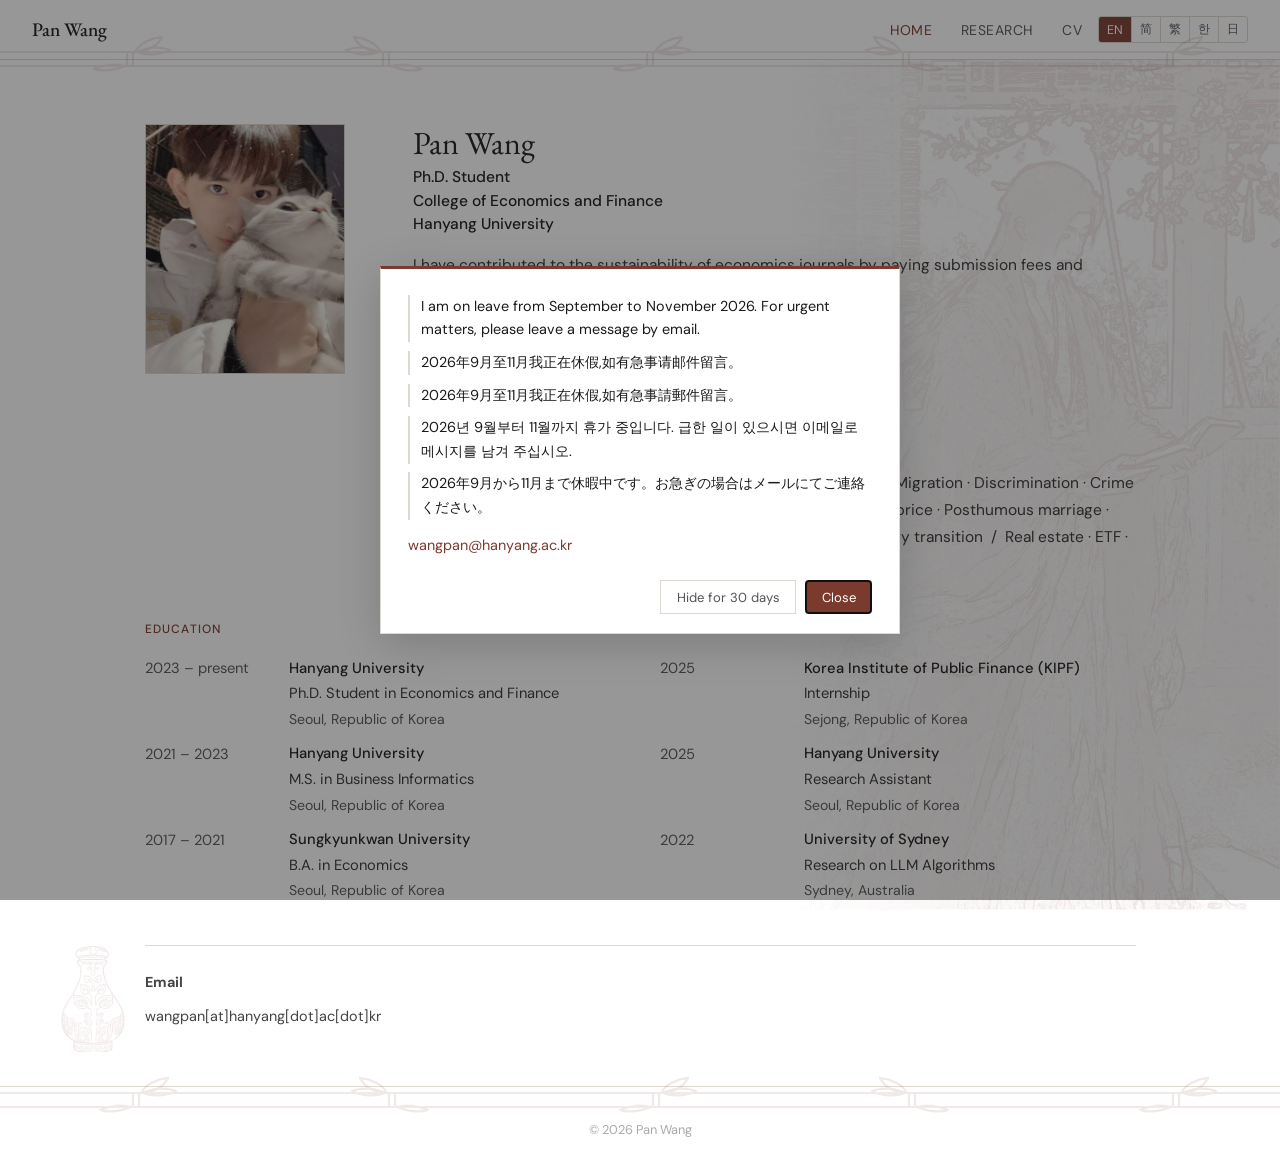
==== index.html @ 07db5b6b "Keep the easter egg message on the homepage only Co-Authored-By: Claude Opus 5 <noreply@anthropic.co" ====
<!DOCTYPE html>
<html lang="en">
<head>
  <meta charset="UTF-8" />
  <meta name="viewport" content="width=device-width, initial-scale=1.0"/>
  <meta name="robots" content="noindex, nofollow, noai, noimageai">
  <meta name="googlebot" content="noindex, nofollow">
  <title>Pan Wang | Ph.D. Student</title>
  <meta name="description" content="Pan Wang is a Ph.D. student in the College of Economics and Finance at Hanyang University, working on public economics, labor, health, and population economics.">
  <meta name="author" content="Pan Wang">

  <link rel="preconnect" href="https://fonts.googleapis.com">
  <link href="https://fonts.googleapis.com/css2?family=EB+Garamond:ital,wght@0,400;0,500;1,400&family=DM+Sans:wght@300;400;500&display=swap" rel="stylesheet">
  <link rel="stylesheet" href="style.css">
</head>
<body class="lang-en">

  <nav>
    <div class="nav-name"><a href="index.html">Pan Wang</a></div>
    <ul>
      <li><a href="index.html" class="active"><span class="en">Home</span><span class="zh">主页</span><span class="tw">首頁</span><span class="ko">홈</span><span class="ja">ホーム</span></a></li>
      <li><a href="research.html"><span class="en">Research</span><span class="zh">研究</span><span class="tw">研究</span><span class="ko">연구</span><span class="ja">研究</span></a></li>
      <li><a href="cv.html"><span class="en">CV</span><span class="zh">简历</span><span class="tw">履歷</span><span class="ko">이력서</span><span class="ja">履歴書</span></a></li>
    </ul>
    <div class="lang-switch">
      <button data-lang="en" onclick="setLang('en')">EN</button>
      <button data-lang="zh" onclick="setLang('zh')">简</button>
      <button data-lang="tw" onclick="setLang('tw')">繁</button>
      <button data-lang="ko" onclick="setLang('ko')">한</button>
      <button data-lang="ja" onclick="setLang('ja')">日</button>
    </div>
    <button class="menu-toggle" aria-label="Toggle menu">&#9776;</button>
  </nav>

  <main class="home-main">
    <div class="home-layout">
      <div class="home-photo">
        <img src="kikishu.jpg" alt="Pan Wang" style="width:200px; height:250px; object-fit:cover; display:block; border:1px solid #ddd8d0;">
      </div>

      <div class="home-bio">
        <h1>Pan Wang</h1>
        <p class="title-line">
          <span class="en">Ph.D. Student</span><span class="zh">博士生</span><span class="tw">博士生</span><span class="ko">박사과정생</span><span class="ja">博士課程</span><br>
          <span><span class="en">College of Economics and Finance</span><span class="zh">经济与金融学院</span><span class="tw">經濟與金融學院</span><span class="ko">경제금융대학</span><span class="ja">経済金融学部</span></span><br>
          <span><span class="en">Hanyang University</span><span class="zh">汉阳大学</span><span class="tw">漢陽大學</span><span class="ko">한양대학교</span><span class="ja">漢陽大学</span></span>
        </p>

        <p class="en">
          I have contributed to the sustainability of economics journals by paying submission fees and getting rejected.
        </p>
        <p class="zh">
          我通过支付投稿费和被拒稿,为经济学期刊可持续做出了贡献
        </p>
        <p class="tw">
          我透過支付投稿費和被拒稿,為經濟學期刊的永續做出了貢獻。
        </p>
        <p class="ko">
          저는 투고비를 내고 게재 거절을 받으며 경제학 학술지의 지속가능성에 기여해 왔습니다.
        </p>
        <p class="ja">
          私は投稿料を払い、掲載を却下され続けることで、経済学術誌の持続可能性に貢献してきました。
        </p>

        <h3><span class="en">Research Interests</span><span class="zh">研究兴趣</span><span class="tw">研究興趣</span><span class="ko">관심 분야</span><span class="ja">研究関心</span></h3>
        <p>
          <span class="en">Public Economics &middot; Labor Economics &middot; Health Economics<br>Population Economics &middot; Energy Economics &middot; Financial Economics<a class="veiled veiled-tip" href="research.html#fantasy"> &middot; Fantasy Economics</a></span>
          <span class="zh">公共经济学 &middot; 劳动经济学 &middot; 健康经济学 &middot; 人口经济学 &middot; 能源经济学 &middot; 金融经济学<a class="veiled veiled-tip" href="research.html#fantasy"> &middot; 玄幻经济学</a></span>
          <span class="tw">公共經濟學 &middot; 勞動經濟學 &middot; 健康經濟學 &middot; 人口經濟學 &middot; 能源經濟學 &middot; 金融經濟學<a class="veiled veiled-tip" href="research.html#fantasy"> &middot; 玄幻經濟學</a></span>
          <span class="ko">공공경제학 &middot; 노동경제학 &middot; 보건경제학<br>인구경제학 &middot; 에너지경제학 &middot; 금융경제학<a class="veiled veiled-tip" href="research.html#fantasy"> &middot; 판타지 경제학</a></span>
          <span class="ja">公共経済学 &middot; 労働経済学 &middot; 健康経済学<br>人口経済学 &middot; エネルギー経済学 &middot; 金融経済学<a class="veiled veiled-tip" href="research.html#fantasy"> &middot; ファンタジー経済学</a></span>
        </p>

        <h3><span class="en">Keywords</span><span class="zh">关键词</span><span class="tw">關鍵詞</span><span class="ko">키워드</span><span class="ja">キーワード</span></h3>
        <p>
          <span class="en">Tax &middot; Intergenerational &middot; Corruption &middot; Institutions&ensp;/&ensp;War &middot; Massacre &middot; Migration &middot; Discrimination &middot; Crime &middot; Involution &middot; Aging&ensp;/&ensp;Suicide &middot; Abortion &middot; Surrogacy &middot; Drugs&ensp;/&ensp;Bride price &middot; Posthumous marriage &middot; Domestic violence &middot; Left-behind children&ensp;/&ensp;Extreme climate &middot; Energy transition&ensp;/&ensp;Real estate &middot; ETF &middot; Loan-to-value (LTV) &middot; Cryptocurrency</span>
          <span class="zh">税 &middot; 代际 &middot; 腐败 &middot; 制度&ensp;/&ensp;战争 &middot; 屠杀 &middot; 移民 &middot; 歧视 &middot; 犯罪 &middot; 内卷 &middot; 老龄化&ensp;/&ensp;自杀 &middot; 堕胎 &middot; 代孕 &middot; 毒品<br>彩礼 &middot; 冥婚 &middot; 家暴 &middot; 留守儿童&ensp;/&ensp;极端气候 &middot; 能源转型&ensp;/&ensp;房地产 &middot; ETF &middot; 贷款价值比(LTV) &middot; 加密货币</span>
          <span class="tw">稅 &middot; 代際 &middot; 腐敗 &middot; 制度&ensp;/&ensp;戰爭 &middot; 屠殺 &middot; 移民 &middot; 歧視 &middot; 犯罪 &middot; 內捲 &middot; 高齡化&ensp;/&ensp;自殺 &middot; 墮胎 &middot; 代孕 &middot; 毒品<br>彩禮 &middot; 冥婚 &middot; 家暴 &middot; 留守兒童&ensp;/&ensp;極端氣候 &middot; 能源轉型&ensp;/&ensp;房地產 &middot; ETF &middot; 貸款成數(LTV) &middot; 加密貨幣</span>
          <span class="ko">조세 &middot; 세대 간 &middot; 부패 &middot; 제도&ensp;/&ensp;전쟁 &middot; 학살 &middot; 이민 &middot; 차별 &middot; 범죄 &middot; 과잉경쟁 &middot; 고령화&ensp;/&ensp;자살 &middot; 낙태 &middot; 대리출산 &middot; 마약<br>신부대 &middot; 영혼결혼 &middot; 가정폭력 &middot; 잔류아동&ensp;/&ensp;극한기후 &middot; 에너지 전환&ensp;/&ensp;부동산 &middot; ETF &middot; 담보인정비율(LTV) &middot; 암호화폐</span>
          <span class="ja">税 &middot; 世代間 &middot; 汚職 &middot; 制度&ensp;/&ensp;戦争 &middot; 虐殺 &middot; 移民 &middot; 差別 &middot; 犯罪 &middot; 過当競争 &middot; 高齢化&ensp;/&ensp;自殺 &middot; 中絶 &middot; 代理出産 &middot; 薬物&ensp;/&ensp;花嫁代償 &middot; 冥婚 &middot; 家庭内暴力 &middot; 残された子ども&ensp;/&ensp;極端気候 &middot; エネルギー転換&ensp;/&ensp;不動産 &middot; ETF &middot; 融資比率(LTV) &middot; 暗号資産</span>
        </p>
      </div>
    </div>

    <div class="page-content">
      <div class="two-col">
        <div>
          <h3><span class="en">Education</span><span class="zh">教育背景</span><span class="tw">教育背景</span><span class="ko">학력</span><span class="ja">学歴</span></h3>
      <div class="cv-block">
        <div class="cv-year"><span class="en">2023 &ndash; present</span><span class="zh">2023 至今</span><span class="tw">2023 至今</span><span class="ko">2023 &ndash; 현재</span><span class="ja">2023 &ndash; 現在</span></div>
        <div>
          <div class="cv-inst"><span class="en">Hanyang University</span><span class="zh">汉阳大学</span><span class="tw">漢陽大學</span><span class="ko">한양대학교</span><span class="ja">漢陽大学</span></div>
          <div class="cv-detail"><span class="en">Ph.D. Student in Economics and Finance</span><span class="zh">经济与金融学博士生</span><span class="tw">經濟與金融學博士生</span><span class="ko">경제금융학 박사과정생</span><span class="ja">経済金融学 博士課程</span></div>
          <div class="cv-place"><span class="en">Seoul, Republic of Korea</span><span class="zh">韩国首尔</span><span class="tw">韓國首爾</span><span class="ko">대한민국 서울</span><span class="ja">韓国・ソウル</span></div>
        </div>
      </div>
      <div class="cv-block">
        <div class="cv-year"><span class="en">2021 &ndash; 2023</span><span class="zh">2021 &ndash; 2023</span><span class="tw">2021 &ndash; 2023</span><span class="ko">2021 &ndash; 2023</span><span class="ja">2021 &ndash; 2023</span></div>
        <div>
          <div class="cv-inst"><span class="en">Hanyang University</span><span class="zh">汉阳大学</span><span class="tw">漢陽大學</span><span class="ko">한양대학교</span><span class="ja">漢陽大学</span></div>
          <div class="cv-detail"><span class="en">M.S. in Business Informatics</span><span class="zh">经营学硕士</span><span class="tw">經營學碩士</span><span class="ko">경영학 석사</span><span class="ja">経営学修士</span></div>
          <div class="cv-place"><span class="en">Seoul, Republic of Korea</span><span class="zh">韩国首尔</span><span class="tw">韓國首爾</span><span class="ko">대한민국 서울</span><span class="ja">韓国・ソウル</span></div>
        </div>
      </div>
      <div class="cv-block">
        <div class="cv-year"><span class="en">2017 &ndash; 2021</span><span class="zh">2017 &ndash; 2021</span><span class="tw">2017 &ndash; 2021</span><span class="ko">2017 &ndash; 2021</span><span class="ja">2017 &ndash; 2021</span></div>
        <div>
          <div class="cv-inst"><span class="en">Sungkyunkwan University</span><span class="zh">成均馆大学</span><span class="tw">成均館大學</span><span class="ko">성균관대학교</span><span class="ja">成均館大学</span></div>
          <div class="cv-detail"><span class="en">B.A. in Economics</span><span class="zh">经济学学士</span><span class="tw">經濟學學士</span><span class="ko">경제학사</span><span class="ja">経済学学士</span></div>
          <div class="cv-place"><span class="en">Seoul, Republic of Korea</span><span class="zh">韩国首尔</span><span class="tw">韓國首爾</span><span class="ko">대한민국 서울</span><span class="ja">韓国・ソウル</span></div>
        </div>
      </div>
        </div>
        <div>
          <h3><span class="en">Experience</span><span class="zh">相关经验</span><span class="tw">相關經驗</span><span class="ko">경력</span><span class="ja">職歴</span></h3>
          <div class="cv-block">
            <div class="cv-year">2025</div>
            <div>
              <div class="cv-inst"><span class="en">Korea Institute of Public Finance (KIPF)</span><span class="zh">韩国税收财政研究院</span><span class="tw">韓國租稅財政研究院</span><span class="ko">한국조세재정연구원</span><span class="ja">韓国租税財政研究院</span></div>
              <div class="cv-detail"><span class="en">Internship</span><span class="zh">实习</span><span class="tw">實習</span><span class="ko">인턴십</span><span class="ja">インターンシップ</span></div>
              <div class="cv-place"><span class="en">Sejong, Republic of Korea</span><span class="zh">韩国世宗</span><span class="tw">韓國世宗</span><span class="ko">대한민국 세종</span><span class="ja">韓国・世宗</span></div>
            </div>
          </div>
          <div class="cv-block">
            <div class="cv-year">2025</div>
            <div>
              <div class="cv-inst"><span class="en">Hanyang University</span><span class="zh">汉阳大学</span><span class="tw">漢陽大學</span><span class="ko">한양대학교</span><span class="ja">漢陽大学</span></div>
              <div class="cv-detail"><span class="en">Research Assistant</span><span class="zh">研究助教</span><span class="tw">研究助教</span><span class="ko">연구조교</span><span class="ja">研究助手</span></div>
              <div class="cv-place"><span class="en">Seoul, Republic of Korea</span><span class="zh">韩国首尔</span><span class="tw">韓國首爾</span><span class="ko">대한민국 서울</span><span class="ja">韓国・ソウル</span></div>
            </div>
          </div>
          <div class="cv-block">
            <div class="cv-year">2022</div>
            <div>
              <div class="cv-inst"><span class="en">University of Sydney</span><span class="zh">悉尼大学</span><span class="tw">雪梨大學</span><span class="ko">시드니 대학교</span><span class="ja">シドニー大学</span></div>
              <div class="cv-detail"><span class="en">Research on LLM Algorithms</span><span class="zh">LLM大模型算法研究</span><span class="tw">LLM大模型演算法研究</span><span class="ko">LLM 대형 언어 모델 알고리즘 연구</span><span class="ja">LLM(大規模言語モデル)アルゴリズム研究</span></div>
              <div class="cv-place"><span class="en">Sydney, Australia</span><span class="zh">澳大利亚悉尼</span><span class="tw">澳洲雪梨</span><span class="ko">호주 시드니</span><span class="ja">オーストラリア・シドニー</span></div>
            </div>
          </div>
        </div>
      </div>

      <div class="contact-block vase-anchor">
        <p><strong><span class="en">Email</span><span class="zh">电子邮箱</span><span class="tw">電子郵件</span><span class="ko">이메일</span><span class="ja">メール</span></strong></p>
        <p>wangpan&#91;at&#93;hanyang&#91;dot&#93;ac&#91;dot&#93;kr</p>
      </div>
    </div>
  </main>

  <footer>
    <p>&copy; 2026 Pan Wang</p>
  </footer>

  <script src="nav.js"></script>
  <script data-goatcounter="https://wangpan.goatcounter.com/count"
          async src="//gc.zgo.at/count.js"></script>
</body>
</html>
---- style.css ----
/* =============================================
   ROOT & RESET
   ============================================= */
:root {
  --ink:       #1a1a1a;
  --muted:     #555;
  --light:     #f5f3ee;
  --white:     #ffffff;
  --accent:    #7a3b2e;       /* deep terracotta — swap freely */
  --border:    #ddd8d0;
  --nav-h:     60px;
  --max-w:     1055px;
  --font-serif: 'EB Garamond', Georgia, serif;
  --font-sans:  'DM Sans', sans-serif;
}

*, *::before, *::after { box-sizing: border-box; margin: 0; padding: 0; }

html { scroll-behavior: smooth; }

body {
  font-family: var(--font-sans);
  font-size: 16px;
  line-height: 1.75;
  color: var(--ink);
  background: var(--white);
  min-height: 100vh;
  display: flex;
  flex-direction: column;
}

a { color: var(--accent); text-decoration: none; }
a:hover { text-decoration: underline; }

/* =============================================
   NAV
   ============================================= */
nav {
  position: sticky;
  top: 0;
  z-index: 100;
  height: var(--nav-h);
  background: var(--white);
  border-bottom: 1px solid var(--border);
  display: flex;
  align-items: center;
  justify-content: flex-start;
  padding: 0 2rem;
  gap: 1rem;
}

.nav-name { margin-right: auto; }

.nav-name a {
  font-family: var(--font-serif);
  font-size: 1.2rem;
  color: var(--ink);
  font-weight: 500;
  white-space: nowrap;
}

nav ul {
  list-style: none;
  display: flex;
  gap: 1.8rem;
}

nav ul a {
  font-size: 0.875rem;
  font-weight: 400;
  letter-spacing: 0.03em;
  color: var(--muted);
  text-transform: uppercase;
  transition: color 0.15s;
}

nav ul a:hover,
nav ul a.active {
  color: var(--accent);
  text-decoration: none;
}

.menu-toggle {
  display: none;
  background: none;
  border: none;
  font-size: 1.4rem;
  cursor: pointer;
  color: var(--ink);
}

.lang-switch {
  display: flex;
  border: 1px solid var(--border);
  border-radius: 3px;
  overflow: hidden;
}
.lang-switch button {
  background: none;
  border: none;
  border-right: 1px solid var(--border);
  cursor: pointer;
  font-family: var(--font-sans);
  font-size: 0.78rem;
  color: var(--muted);
  padding: 0.25rem 0.5rem;
  transition: background 0.15s, color 0.15s;
}
.lang-switch button:last-child { border-right: none; }
.lang-switch button.active { background: var(--accent); color: #fff; }
.lang-switch button:hover:not(.active) { color: var(--accent); }

/* ===== CV page (download + embedded PDF) ===== */
.cv-page { max-width: min(1440px, 94vw); }
.cv-head {
  display: flex;
  align-items: center;
  justify-content: space-between;
  flex-wrap: wrap;
  gap: 1rem;
}
.cv-head h2 { margin-bottom: 0; }
.cv-actions { display: flex; gap: 0.6rem; align-items: center; flex-wrap: wrap; }
.cv-fs {
  font-family: var(--font-sans);
  font-size: 0.9rem;
  font-weight: 500;
  color: var(--accent);
  background: none;
  border: 1px solid var(--accent);
  padding: 0.5rem 1.1rem;
  border-radius: 3px;
  white-space: nowrap;
  cursor: pointer;
  transition: background 0.15s, color 0.15s;
}
.cv-fs:hover { background: var(--accent); color: #fff; }
.cv-download {
  font-family: var(--font-sans);
  font-size: 0.9rem;
  font-weight: 500;
  color: #fff;
  background: var(--accent);
  border: 1px solid var(--accent);
  padding: 0.5rem 1.1rem;
  border-radius: 3px;
  white-space: nowrap;
  transition: background 0.15s, color 0.15s;
}
.cv-download:hover { background: #fff; color: var(--accent); text-decoration: none; }
.cv-frame { margin-top: 1.6rem; }
.cv-frame iframe {
  width: 100%;
  height: 88vh;
  border: 1px solid var(--border);
  border-radius: 3px;
}

/* ===== Home page with appended CV section ===== */
.home-main { flex: 1; }
.home-main .home-layout { flex: none; margin-bottom: 1.5rem; }
.home-main .page-content { margin-top: 0; }

/* ===== Multilingual show/hide (EN / ZH-Hans / ZH-Hant / KO / JA) ===== */
body.lang-en .zh, body.lang-en .tw, body.lang-en .ko, body.lang-en .ja { display: none !important; }
body.lang-zh .en, body.lang-zh .tw, body.lang-zh .ko, body.lang-zh .ja { display: none !important; }
body.lang-tw .en, body.lang-tw .zh, body.lang-tw .ko, body.lang-tw .ja { display: none !important; }
body.lang-ko .en, body.lang-ko .zh, body.lang-ko .tw, body.lang-ko .ja { display: none !important; }
body.lang-ja .en, body.lang-ja .zh, body.lang-ja .tw, body.lang-ja .ko { display: none !important; }

/* =============================================
   HOME LAYOUT
   ============================================= */
.home-layout {
  max-width: var(--max-w);
  margin: 4rem auto;
  padding: 0 2rem;
  display: grid;
  grid-template-columns: 220px 1fr;
  gap: 3rem;
  align-items: start;
  flex: 1;
}

.photo-placeholder {
  width: 200px;
  height: 250px;
  background: var(--light);
  border: 1px solid var(--border);
  display: flex;
  align-items: center;
  justify-content: center;
  color: var(--muted);
  font-size: 0.85rem;
  font-family: var(--font-sans);
}

/* replace placeholder with real image: */
/* .home-photo img { width: 200px; display: block; border: 1px solid var(--border); } */

.home-bio h1 {
  font-family: var(--font-serif);
  font-size: 2rem;
  font-weight: 400;
  margin-bottom: 0.25rem;
  line-height: 1.2;
}

.title-line {
  color: var(--muted);
  font-size: 0.95rem;
  margin-bottom: 1.5rem;
  line-height: 1.5;
}

.title-line span { color: var(--ink); font-weight: 500; }

.home-bio p {
  margin-bottom: 1rem;
  font-size: 0.97rem;
  color: #333;
}

.contact-block {
  margin-top: 2rem;
  padding-top: 1.5rem;
  border-top: 1px solid var(--border);
  font-size: 0.9rem;
  color: #444;
  line-height: 1.8;
}

.contact-block p { margin-bottom: 0.5rem; }

.links-row {
  display: flex;
  flex-wrap: wrap;
  gap: 1rem;
  margin-top: 0.75rem;
}

.links-row a {
  font-size: 0.85rem;
  font-weight: 500;
  color: var(--accent);
  border: 1px solid var(--accent);
  padding: 0.25rem 0.75rem;
  transition: background 0.15s, color 0.15s;
}

.links-row a:hover {
  background: var(--accent);
  color: var(--white);
  text-decoration: none;
}

/* =============================================
   INNER PAGES (CV / Research)
   ============================================= */
.page-content {
  max-width: var(--max-w);
  margin: 3.5rem auto;
  padding: 0 2rem;
  flex: 1;
}

.page-content h2 {
  font-family: var(--font-serif);
  font-size: 1.7rem;
  font-weight: 400;
  margin-bottom: 2rem;
  padding-bottom: 0.5rem;
  border-bottom: 1px solid var(--border);
}

/* Section headers inside pages */
.page-content h3, .home-bio h3 {
  font-family: var(--font-sans);
  font-size: 0.75rem;
  font-weight: 500;
  letter-spacing: 0.1em;
  text-transform: uppercase;
  color: var(--accent);
  margin: 2.5rem 0 1rem;
}
.home-bio h3 { margin: 1.6rem 0 0.5rem; }

/* ---- Paper / Item cards ---- */
.paper-list { list-style: none; }

.paper-item {
  padding: 1.2rem 0;
  border-bottom: 1px solid var(--border);
}

.paper-item:first-child { border-top: 1px solid var(--border); }

.paper-title .status {
  font-family: var(--font-sans);
  font-size: 0.85rem;
  font-weight: 400;
  color: var(--accent);
  white-space: nowrap;
}

.paper-title {
  font-family: var(--font-serif);
  font-size: 1.1rem;
  font-weight: 500;
  color: var(--ink);
  display: block;
  margin-bottom: 0.2rem;
}

.paper-meta {
  font-size: 0.85rem;
  color: var(--muted);
  margin-bottom: 0.5rem;
}

.paper-meta .venue { font-style: italic; }

.paper-meta .status { color: var(--accent); }

/* Publication entry with journal cover on the left */
.paper-item.pub { position: relative; }
.paper-item.pub .pub-row { display: flex; gap: 1.2rem; align-items: stretch; }
.pub-date {
  position: absolute;
  top: 1rem;
  right: calc(100% + 3rem);
  font-family: 'Cinzel Decorative', serif;
  font-size: 2rem;
  font-weight: 700;
  color: #6b4226;
  letter-spacing: 0.02em;
  white-space: nowrap;
}
@media (max-width: 1300px) {
  .pub-date {
    position: static;
    align-self: center;
    font-size: 1.7rem;
  }
}
.pub-cover { flex: 0 0 84px; width: 84px; }
.pub-cover img { width: 100%; height: 100%; object-fit: cover; display: block; border: 1px solid var(--border); }
.pub-body { flex: 1 1 auto; min-width: 0; }
@media (max-width: 680px) {
  .paper-item.pub .pub-row { gap: 0.9rem; }
  .pub-cover { flex-basis: 66px; width: 66px; }
}

.paper-abstract {
  font-size: 0.88rem;
  color: #444;
  margin-top: 0.5rem;
  display: none;
}

.paper-abstract.open { display: block; }

.paper-links { margin-top: 0.5rem; }

.paper-links a, .btn-abstract, .btn-question {
  font-size: 0.8rem;
  font-weight: 500;
  color: var(--accent);
  border: 1px solid var(--accent);
  padding: 0.25rem 0.6rem;
  margin-right: 0.4rem;
  cursor: pointer;
  background: none;
  font-family: var(--font-sans);
  transition: background 0.15s, color 0.15s;
  display: inline-block;
  box-sizing: border-box;
  vertical-align: middle;
  line-height: 1.5;
}

.paper-links a:hover, .btn-abstract:hover, .btn-question:hover {
  background: var(--accent);
  color: var(--white);
  text-decoration: none;
}

.paper-question { display: none; margin-top: 0.7rem; }
.paper-question.open { display: block; }
.paper-question img {
  display: block;
  max-width: 520px;
  width: 100%;
  height: auto;
  border: 1px solid var(--border);
  border-radius: 3px;
}
.paper-question p {
  margin-top: 0.6rem;
  font-size: 0.92rem;
  color: #444;
  max-width: 520px;
}

/* ---- CV table style ---- */
.cv-block {
  display: grid;
  grid-template-columns: 120px 1fr;
  gap: 0.3rem 1.5rem;
  margin-bottom: 0.6rem;
  font-size: 0.92rem;
}

.cv-year { color: var(--muted); padding-top: 0.05rem; }

.cv-inst { font-weight: 500; color: var(--ink); }
.cv-detail { color: #333; }
.cv-place { color: var(--muted); font-size: 0.88rem; }

/* Two parallel columns (Education | Experience) */
.two-col {
  display: grid;
  grid-template-columns: 1fr 1fr;
  gap: 1.5rem 2.5rem;
  margin-top: 1.5rem;
}
.two-col h3 { margin-top: 0; }
@media (max-width: 680px) {
  .two-col { grid-template-columns: 1fr; gap: 0; }
  .two-col h3 { margin-top: 1.6rem; }
}

/* ---- Footer ---- */
footer {
  text-align: center;
  font-size: 0.8rem;
  color: #aaa;
  padding: 2rem;
  border-top: 1px solid var(--border);
  margin-top: auto;
}

/* =============================================
   RESPONSIVE
   ============================================= */
@media (max-width: 680px) {
  .home-layout {
    grid-template-columns: 1fr;
    margin: 2rem auto;
  }

  .photo-placeholder { width: 140px; height: 170px; }

  nav ul { display: none; flex-direction: column; position: absolute;
    top: var(--nav-h); left: 0; right: 0; background: var(--white);
    border-bottom: 1px solid var(--border); padding: 1rem 2rem; gap: 0.75rem; }
  nav ul.open { display: flex; }
  .menu-toggle { display: block; }

  .cv-block { grid-template-columns: 80px 1fr; }
}

/* =============================================================
   青竹小轩 ORNAMENTS — appended 2026-08-08
   All decorative layers are pointer-events:none, opacity ≤ 0.12.
   Needs scholar-bg.png + scholar-vase.png next to this file.
   No HTML or nav.js changes required.
   ============================================================= */
/* =============================================================
   ORNAMENTS — 青竹小轩 line work, scholar palette
   ============================================================= */
/* 竹屋屋檐 — the nav rule becomes a bamboo eave beam */
nav::after {
  content:""; position:absolute; left:0; right:0; bottom:-17px; height:40px;
  opacity:0.12; pointer-events:none;
  background-image:url("data:image/svg+xml,%3Csvg xmlns='http://www.w3.org/2000/svg' width='520' height='40' viewBox='0 0 520 40'%3E%3Cg fill='none' stroke='%237a3b2e' stroke-width='2.2' stroke-linejoin='round'%3E%3Cpath d='M0 16H520M0 30H520'/%3E%3Cpath d='M118 16v14M124 16v14'/%3E%3Cpath d='M128 16c10-5 23-6 33-2-10 5-23 6-33 2z'/%3E%3Cpath d='M126 16c5-9 16-14 27-15-5 10-16 15-27 15z'/%3E%3Cpath d='M116 30c-10 4-21 6-31 3 10-4 21-6 31-3z'/%3E%3Cpath d='M374 16v14M380 16v14'/%3E%3Cpath d='M370 16c-10-5-23-6-33-2 10 5 23 6 33 2z'/%3E%3Cpath d='M372 16c-5-9-16-14-27-15 5 10 16 15 27 15z'/%3E%3Cpath d='M382 30c10 4 21 6 31 3-10-4-21-6-31-3z'/%3E%3C/g%3E%3C/svg%3E");
  background-repeat:repeat-x; background-position:9px bottom;
}
footer::after {
  content:""; position:absolute; left:0; right:0; top:-10px; height:40px;
  opacity:0.11; pointer-events:none;
  background-image:url("data:image/svg+xml,%3Csvg xmlns='http://www.w3.org/2000/svg' width='520' height='40' viewBox='0 0 520 40'%3E%3Cg fill='none' stroke='%237a3b2e' stroke-width='2.2' stroke-linejoin='round'%3E%3Cpath d='M0 16H520M0 30H520'/%3E%3Cpath d='M118 16v14M124 16v14'/%3E%3Cpath d='M128 16c10-5 23-6 33-2-10 5-23 6-33 2z'/%3E%3Cpath d='M126 16c5-9 16-14 27-15-5 10-16 15-27 15z'/%3E%3Cpath d='M116 30c-10 4-21 6-31 3 10-4 21-6 31-3z'/%3E%3Cpath d='M374 16v14M380 16v14'/%3E%3Cpath d='M370 16c-10-5-23-6-33-2 10 5 23 6 33 2z'/%3E%3Cpath d='M372 16c-5-9-16-14-27-15 5 10 16 15 27 15z'/%3E%3Cpath d='M382 30c10 4 21 6 31 3-10-4-21-6-31-3z'/%3E%3C/g%3E%3C/svg%3E");
  background-repeat:repeat-x; background-position:15px top;
}
/* 青竹小轩 — the painting, color stripped to terracotta line work, as the backdrop */
body::before {
  content:""; position:fixed; top:10px; right:0; bottom:-10px; width:56.2vh; max-width:60vw;
  opacity:0.12; pointer-events:none; z-index:0;
  background-image:url("scholar-bg.png");
  background-repeat:no-repeat; background-size:auto 100%; background-position:right top;
  -webkit-mask-image:linear-gradient(to left, #000 62%, transparent 98%);
  mask-image:linear-gradient(to left, #000 62%, transparent 98%);
}
/* 掌天瓶 — corner watermark (scholar-vase.png) */
body::after {
  content:""; position:fixed; left:1.6rem; bottom:1.8rem; width:72px; height:120px;
  opacity:0.12; pointer-events:none; z-index:0;
  background-image:url("scholar-vase.png");
  background-repeat:no-repeat; background-size:contain;
}
/* 青竹蜂云剑 — one large + one small, under every h2 rule */
.page-content h2 { position:relative; }
.page-content h2::after {
  content:""; position:absolute; right:0; bottom:-29px; width:356px; height:66px;
  opacity:0.12; pointer-events:none;
  background-image:url("data:image/svg+xml,%3Csvg xmlns='http://www.w3.org/2000/svg' width='340' height='66' viewBox='0 0 340 66'%3E%3Cg fill='none' stroke='%237a3b2e' stroke-width='2' stroke-linejoin='round'%3E%3Cg transform='translate(20 1)'%3E%3Cpath d='M4 18C18 14.4 28 12.2 40 11L220 8v20L40 25C28 23.8 18 21.6 4 18z'/%3E%3Cpath d='M40 13.5L216 10.6M40 22.5L216 25.4' stroke-dasharray='2.4 2.6' stroke-width='1.6'/%3E%3Cpath d='M12 18C17 17.2 24 16.6 32.5 16.1C37.2 16.7 42 16.7 46.7 15.8C52 16.5 57.2 16.5 62.5 15.5C68.3 16.3 74.2 16.3 80 15.2C86 16.1 93.2 16.1 99.2 14.9C105.2 15.9 114 15.9 120 14.6C126 15.7 136.5 15.7 142.5 14.3C148.5 15.5 160.7 15.5 166.7 14.0C172.7 15.3 186.5 15.3 192.5 13.7C198.5 15.1 214 15.1 220 13.4' stroke-width='1.6'/%3E%3Cpath d='M12 18C17 18.8 24 19.4 32.5 19.9C37.2 19.3 42 19.3 46.7 20.2C52 19.5 57.2 19.5 62.5 20.5C68.3 19.7 74.2 19.7 80 20.8C86 19.9 93.2 19.9 99.2 21.1C105.2 20.1 114 20.1 120 21.4C126 20.3 136.5 20.3 142.5 21.7C148.5 20.5 160.7 20.5 166.7 22.0C172.7 20.7 186.5 20.7 192.5 22.3C198.5 20.9 214 20.9 220 22.6' stroke-width='1.6'/%3E%3Cpath d='M32.5 16.1v3.8M46.7 15.8v4.4M62.5 15.5v5.0M80 15.2v5.6M99.2 14.9v6.2M120 14.6v6.8M142.5 14.3v7.4M166.7 14.0v8.0M192.5 13.7v8.6M220 13.4v9.2' stroke-width='1.6'/%3E%3Cpath d='M220 8v20'/%3E%3Cpath d='M220 8c6 5 10 5 16-4M220 28c6-5 10-5 16 4'/%3E%3Cpath d='M223 9.5c4 3.5 7 3.5 10-2M223 26.5c4-3.5 7-3.5 10 2' stroke-width='1.4'/%3E%3Crect x='236' y='-0.7' width='6.8' height='37.4' rx='3'/%3E%3Cpath d='M237 0.5l4.8 5.2l-4.8 5.2l4.8 5.2l-4.8 5.2l4.8 5.2l-4.8 5.2l4.8 5.2M241.8 0.5l-4.8 5.2l4.8 5.2l-4.8 5.2l4.8 5.2l-4.8 5.2l4.8 5.2l-4.8 5.2' stroke-width='1'/%3E%3Cpath d='M242.8 12.9h52v10.2h-52z'/%3E%3Cpath d='M246.8 12.9v10.2M250.8 12.9v10.2M254.8 12.9v10.2M258.8 12.9v10.2M262.8 12.9v10.2M276.8 12.9v10.2M280.8 12.9v10.2M284.8 12.9v10.2M288.8 12.9v10.2' stroke-width='1'/%3E%3Cpath d='M268.8 11.9v12.2M271.8 11.9v12.2' stroke-width='1.4'/%3E%3Cpath d='M243.8 24.5c9-12 20-17 31-16-9 12-20 17-31 16z'/%3E%3Cpath d='M248.8 23.5c6-7 13-10 19-10'/%3E%3Cpath d='M272.8 11.5c7 10 16 14 25 13-7-10-16-15-25-13z'/%3E%3Cpath d='M276.8 12.5c4 6 10 9 16 9'/%3E%3Cpath d='M294.8 14h4v8h-4z'/%3E%3Cpath d='M298.8 13c4 0 7-1.6 10-5M298.8 23c4 0 7 1.6 10 5'/%3E%3Cpath d='M308.8 8h4v20h-4z'/%3E%3Cpath d='M300.8 14c2 1.4 4 2.6 6 3.4M300.8 22c2-1.4 4-2.6 6-3.4' stroke-width='1.4'/%3E%3C/g%3E%3Cg transform='translate(0 41) scale(0.5)'%3E%3Cpath d='M4 18C18 14.4 28 12.2 40 11L220 8v20L40 25C28 23.8 18 21.6 4 18z'/%3E%3Cpath d='M40 13.5L216 10.6M40 22.5L216 25.4' stroke-dasharray='2.4 2.6' stroke-width='1.6'/%3E%3Cpath d='M12 18C17 17.2 24 16.6 32.5 16.1C37.2 16.7 42 16.7 46.7 15.8C52 16.5 57.2 16.5 62.5 15.5C68.3 16.3 74.2 16.3 80 15.2C86 16.1 93.2 16.1 99.2 14.9C105.2 15.9 114 15.9 120 14.6C126 15.7 136.5 15.7 142.5 14.3C148.5 15.5 160.7 15.5 166.7 14.0C172.7 15.3 186.5 15.3 192.5 13.7C198.5 15.1 214 15.1 220 13.4' stroke-width='1.6'/%3E%3Cpath d='M12 18C17 18.8 24 19.4 32.5 19.9C37.2 19.3 42 19.3 46.7 20.2C52 19.5 57.2 19.5 62.5 20.5C68.3 19.7 74.2 19.7 80 20.8C86 19.9 93.2 19.9 99.2 21.1C105.2 20.1 114 20.1 120 21.4C126 20.3 136.5 20.3 142.5 21.7C148.5 20.5 160.7 20.5 166.7 22.0C172.7 20.7 186.5 20.7 192.5 22.3C198.5 20.9 214 20.9 220 22.6' stroke-width='1.6'/%3E%3Cpath d='M32.5 16.1v3.8M46.7 15.8v4.4M62.5 15.5v5.0M80 15.2v5.6M99.2 14.9v6.2M120 14.6v6.8M142.5 14.3v7.4M166.7 14.0v8.0M192.5 13.7v8.6M220 13.4v9.2' stroke-width='1.6'/%3E%3Cpath d='M220 8v20'/%3E%3Cpath d='M220 8c6 5 10 5 16-4M220 28c6-5 10-5 16 4'/%3E%3Cpath d='M223 9.5c4 3.5 7 3.5 10-2M223 26.5c4-3.5 7-3.5 10 2' stroke-width='1.4'/%3E%3Crect x='236' y='-0.7' width='6.8' height='37.4' rx='3'/%3E%3Cpath d='M237 0.5l4.8 5.2l-4.8 5.2l4.8 5.2l-4.8 5.2l4.8 5.2l-4.8 5.2l4.8 5.2M241.8 0.5l-4.8 5.2l4.8 5.2l-4.8 5.2l4.8 5.2l-4.8 5.2l4.8 5.2l-4.8 5.2' stroke-width='1'/%3E%3Cpath d='M242.8 12.9h52v10.2h-52z'/%3E%3Cpath d='M246.8 12.9v10.2M250.8 12.9v10.2M254.8 12.9v10.2M258.8 12.9v10.2M262.8 12.9v10.2M276.8 12.9v10.2M280.8 12.9v10.2M284.8 12.9v10.2M288.8 12.9v10.2' stroke-width='1'/%3E%3Cpath d='M268.8 11.9v12.2M271.8 11.9v12.2' stroke-width='1.4'/%3E%3Cpath d='M243.8 24.5c9-12 20-17 31-16-9 12-20 17-31 16z'/%3E%3Cpath d='M248.8 23.5c6-7 13-10 19-10'/%3E%3Cpath d='M272.8 11.5c7 10 16 14 25 13-7-10-16-15-25-13z'/%3E%3Cpath d='M276.8 12.5c4 6 10 9 16 9'/%3E%3Cpath d='M294.8 14h4v8h-4z'/%3E%3Cpath d='M298.8 13c4 0 7-1.6 10-5M298.8 23c4 0 7 1.6 10 5'/%3E%3Cpath d='M308.8 8h4v20h-4z'/%3E%3Cpath d='M300.8 14c2 1.4 4 2.6 6 3.4M300.8 22c2-1.4 4-2.6 6-3.4' stroke-width='1.4'/%3E%3C/g%3E%3C/g%3E%3C/svg%3E");
  background-repeat:no-repeat;
}
nav, footer { position:relative; z-index:1; }
main { position:relative; z-index:1; }
main > * { position:relative; z-index:1; }

@media (min-width:1300px) {
  body::after { left:2.2rem; bottom:2.2rem; width:83px; height:138px; opacity:0.12; }
}

/* ornaments — small screens */
@media (max-width: 680px) {
  body::after { display: none; }
  .page-content h2::after { width:200px; height:38px; bottom:-19px; background-size:200px 38px; }
}

/* ===== tweaks: vase nearer content; CV swords on the Download row ===== */
body::after { left: max(1.2rem, calc((100vw - 1055px) / 2 - 96px)); }
@media (min-width:1300px) { body::after { left: max(1.2rem, calc((100vw - 1055px) / 2 - 96px)); } }
.cv-page.page-content h2::after { display: none; }
.cv-head { position: relative; }
.cv-head::after {
  content:""; position:absolute; right:0; bottom:-29px; width:356px; height:66px;
  opacity:0.12; pointer-events:none;
  background-image:url("data:image/svg+xml,%3Csvg xmlns='http://www.w3.org/2000/svg' width='340' height='66' viewBox='0 0 340 66'%3E%3Cg fill='none' stroke='%237a3b2e' stroke-width='2' stroke-linejoin='round'%3E%3Cg transform='translate(20 1)'%3E%3Cpath d='M4 18C18 14.4 28 12.2 40 11L220 8v20L40 25C28 23.8 18 21.6 4 18z'/%3E%3Cpath d='M40 13.5L216 10.6M40 22.5L216 25.4' stroke-dasharray='2.4 2.6' stroke-width='1.6'/%3E%3Cpath d='M12 18C17 17.2 24 16.6 32.5 16.1C37.2 16.7 42 16.7 46.7 15.8C52 16.5 57.2 16.5 62.5 15.5C68.3 16.3 74.2 16.3 80 15.2C86 16.1 93.2 16.1 99.2 14.9C105.2 15.9 114 15.9 120 14.6C126 15.7 136.5 15.7 142.5 14.3C148.5 15.5 160.7 15.5 166.7 14.0C172.7 15.3 186.5 15.3 192.5 13.7C198.5 15.1 214 15.1 220 13.4' stroke-width='1.6'/%3E%3Cpath d='M12 18C17 18.8 24 19.4 32.5 19.9C37.2 19.3 42 19.3 46.7 20.2C52 19.5 57.2 19.5 62.5 20.5C68.3 19.7 74.2 19.7 80 20.8C86 19.9 93.2 19.9 99.2 21.1C105.2 20.1 114 20.1 120 21.4C126 20.3 136.5 20.3 142.5 21.7C148.5 20.5 160.7 20.5 166.7 22.0C172.7 20.7 186.5 20.7 192.5 22.3C198.5 20.9 214 20.9 220 22.6' stroke-width='1.6'/%3E%3Cpath d='M32.5 16.1v3.8M46.7 15.8v4.4M62.5 15.5v5.0M80 15.2v5.6M99.2 14.9v6.2M120 14.6v6.8M142.5 14.3v7.4M166.7 14.0v8.0M192.5 13.7v8.6M220 13.4v9.2' stroke-width='1.6'/%3E%3Cpath d='M220 8v20'/%3E%3Cpath d='M220 8c6 5 10 5 16-4M220 28c6-5 10-5 16 4'/%3E%3Cpath d='M223 9.5c4 3.5 7 3.5 10-2M223 26.5c4-3.5 7-3.5 10 2' stroke-width='1.4'/%3E%3Crect x='236' y='-0.7' width='6.8' height='37.4' rx='3'/%3E%3Cpath d='M237 0.5l4.8 5.2l-4.8 5.2l4.8 5.2l-4.8 5.2l4.8 5.2l-4.8 5.2l4.8 5.2M241.8 0.5l-4.8 5.2l4.8 5.2l-4.8 5.2l4.8 5.2l-4.8 5.2l4.8 5.2l-4.8 5.2' stroke-width='1'/%3E%3Cpath d='M242.8 12.9h52v10.2h-52z'/%3E%3Cpath d='M246.8 12.9v10.2M250.8 12.9v10.2M254.8 12.9v10.2M258.8 12.9v10.2M262.8 12.9v10.2M276.8 12.9v10.2M280.8 12.9v10.2M284.8 12.9v10.2M288.8 12.9v10.2' stroke-width='1'/%3E%3Cpath d='M268.8 11.9v12.2M271.8 11.9v12.2' stroke-width='1.4'/%3E%3Cpath d='M243.8 24.5c9-12 20-17 31-16-9 12-20 17-31 16z'/%3E%3Cpath d='M248.8 23.5c6-7 13-10 19-10'/%3E%3Cpath d='M272.8 11.5c7 10 16 14 25 13-7-10-16-15-25-13z'/%3E%3Cpath d='M276.8 12.5c4 6 10 9 16 9'/%3E%3Cpath d='M294.8 14h4v8h-4z'/%3E%3Cpath d='M298.8 13c4 0 7-1.6 10-5M298.8 23c4 0 7 1.6 10 5'/%3E%3Cpath d='M308.8 8h4v20h-4z'/%3E%3Cpath d='M300.8 14c2 1.4 4 2.6 6 3.4M300.8 22c2-1.4 4-2.6 6-3.4' stroke-width='1.4'/%3E%3C/g%3E%3Cg transform='translate(0 41) scale(0.5)'%3E%3Cpath d='M4 18C18 14.4 28 12.2 40 11L220 8v20L40 25C28 23.8 18 21.6 4 18z'/%3E%3Cpath d='M40 13.5L216 10.6M40 22.5L216 25.4' stroke-dasharray='2.4 2.6' stroke-width='1.6'/%3E%3Cpath d='M12 18C17 17.2 24 16.6 32.5 16.1C37.2 16.7 42 16.7 46.7 15.8C52 16.5 57.2 16.5 62.5 15.5C68.3 16.3 74.2 16.3 80 15.2C86 16.1 93.2 16.1 99.2 14.9C105.2 15.9 114 15.9 120 14.6C126 15.7 136.5 15.7 142.5 14.3C148.5 15.5 160.7 15.5 166.7 14.0C172.7 15.3 186.5 15.3 192.5 13.7C198.5 15.1 214 15.1 220 13.4' stroke-width='1.6'/%3E%3Cpath d='M12 18C17 18.8 24 19.4 32.5 19.9C37.2 19.3 42 19.3 46.7 20.2C52 19.5 57.2 19.5 62.5 20.5C68.3 19.7 74.2 19.7 80 20.8C86 19.9 93.2 19.9 99.2 21.1C105.2 20.1 114 20.1 120 21.4C126 20.3 136.5 20.3 142.5 21.7C148.5 20.5 160.7 20.5 166.7 22.0C172.7 20.7 186.5 20.7 192.5 22.3C198.5 20.9 214 20.9 220 22.6' stroke-width='1.6'/%3E%3Cpath d='M32.5 16.1v3.8M46.7 15.8v4.4M62.5 15.5v5.0M80 15.2v5.6M99.2 14.9v6.2M120 14.6v6.8M142.5 14.3v7.4M166.7 14.0v8.0M192.5 13.7v8.6M220 13.4v9.2' stroke-width='1.6'/%3E%3Cpath d='M220 8v20'/%3E%3Cpath d='M220 8c6 5 10 5 16-4M220 28c6-5 10-5 16 4'/%3E%3Cpath d='M223 9.5c4 3.5 7 3.5 10-2M223 26.5c4-3.5 7-3.5 10 2' stroke-width='1.4'/%3E%3Crect x='236' y='-0.7' width='6.8' height='37.4' rx='3'/%3E%3Cpath d='M237 0.5l4.8 5.2l-4.8 5.2l4.8 5.2l-4.8 5.2l4.8 5.2l-4.8 5.2l4.8 5.2M241.8 0.5l-4.8 5.2l4.8 5.2l-4.8 5.2l4.8 5.2l-4.8 5.2l4.8 5.2l-4.8 5.2' stroke-width='1'/%3E%3Cpath d='M242.8 12.9h52v10.2h-52z'/%3E%3Cpath d='M246.8 12.9v10.2M250.8 12.9v10.2M254.8 12.9v10.2M258.8 12.9v10.2M262.8 12.9v10.2M276.8 12.9v10.2M280.8 12.9v10.2M284.8 12.9v10.2M288.8 12.9v10.2' stroke-width='1'/%3E%3Cpath d='M268.8 11.9v12.2M271.8 11.9v12.2' stroke-width='1.4'/%3E%3Cpath d='M243.8 24.5c9-12 20-17 31-16-9 12-20 17-31 16z'/%3E%3Cpath d='M248.8 23.5c6-7 13-10 19-10'/%3E%3Cpath d='M272.8 11.5c7 10 16 14 25 13-7-10-16-15-25-13z'/%3E%3Cpath d='M276.8 12.5c4 6 10 9 16 9'/%3E%3Cpath d='M294.8 14h4v8h-4z'/%3E%3Cpath d='M298.8 13c4 0 7-1.6 10-5M298.8 23c4 0 7 1.6 10 5'/%3E%3Cpath d='M308.8 8h4v20h-4z'/%3E%3Cpath d='M300.8 14c2 1.4 4 2.6 6 3.4M300.8 22c2-1.4 4-2.6 6-3.4' stroke-width='1.4'/%3E%3C/g%3E%3C/g%3E%3C/svg%3E"); background-repeat:no-repeat;
}
@media (max-width:680px) {
  .cv-head::after { width:200px; height:38px; bottom:-19px; background-size:200px 38px; }
}

/* ===== tweaks v2: smaller vase, raised; CV swords to the right of Download ===== */
body::after {
  left: max(1.2rem, calc((100vw - 1055px) / 2 - 78px));
  bottom: 22vh; top: auto; width: 56px; height: 93px;
}
@media (min-width:1300px) {
  body::after {
    left: max(1.2rem, calc((100vw - 1055px) / 2 - 78px));
    bottom: 24vh; top: auto; width: 64px; height: 107px;
  }
}
.cv-head::after {
  right: auto; left: 100%; margin-left: 14px;
  top: 50%; bottom: auto; transform: translateY(-50%);
  width: 240px; height: 45px; background-size: 240px 45px;
}
@media (max-width:680px) {
  .cv-head::after { display: none; }
}

/* ===== tweaks v3: vase back down (not raised) ===== */
body::after { bottom: 2vh; top: auto; }
@media (min-width:1300px) { body::after { bottom: 2vh; top: auto; } }

/* ===== tweaks v4: vase mid height ===== */
body::after { bottom: 12vh; top: auto; }
@media (min-width:1300px) { body::after { bottom: 12vh; top: auto; } }

/* ===== tweaks v5: vase scrolls with page (absolute, like the swords) ===== */
body { position: relative; }
body::after { position: absolute; top: 78vh; bottom: auto; }
@media (min-width:1300px) { body::after { position: absolute; top: 76vh; bottom: auto; } }

/* ===== tweaks v6: vase pinned to the left of Email / 应天兆 / CV preview ===== */
body::after { display: none; }
.vase-anchor { position: relative; }
.vase-anchor::before {
  content:""; position:absolute; left:-84px; top:0;
  width:64px; height:107px; opacity:0.12; pointer-events:none; z-index:0;
  background-image:url("scholar-vase.png"); background-repeat:no-repeat; background-size:contain;
}
@media (max-width:680px) { .vase-anchor::before { display:none; } }

/* ===== tweaks v7: per-anchor vertical nudge ===== */
.paper-item.vase-anchor::before { top: -2px; }
.cv-frame.vase-anchor::before { top: 40px; }

/* ===== tweaks v8: CV vase lower ===== */
.cv-frame.vase-anchor::before { top: 60px; }

/* ===== tweaks v9: CV vase lower again ===== */
.cv-frame.vase-anchor::before { top: 80px; }

/* ===== tweaks v10: CV vase visible (was off-screen left) ===== */
.cv-frame.vase-anchor::before { top: 80px; left: -50px; z-index: 2; }

/* ===== tweaks v11: CV vase left5 down20; research vase up3 ===== */
.cv-frame.vase-anchor::before { top: 100px; left: -55px; }
.paper-item.vase-anchor::before { top: -5px; }

/* ===== tweaks v12: vase nudge + fix mobile nav above photo ===== */
.cv-frame.vase-anchor::before { top: 120px; left: -60px; }
.paper-item.vase-anchor::before { top: -8px; }
nav { position: sticky; top: 0; z-index: 100; }

/* ===== tweaks v13: CV left5 down20; research up3 ===== */
.cv-frame.vase-anchor::before { top: 140px; left: -65px; }
.paper-item.vase-anchor::before { top: -11px; }

/* ===== tweaks v14: CV left5; research up5 ===== */
.cv-frame.vase-anchor::before { top: 140px; left: -70px; }
.paper-item.vase-anchor::before { top: -16px; }

/* ===== tweaks v15: research vase up 10px ===== */
.paper-item.vase-anchor::before { top: -26px; }

/* ===== tweaks v16: research up3; CV down50 ===== */
.paper-item.vase-anchor::before { top: -29px; }
.cv-frame.vase-anchor::before { top: 190px; left: -70px; }

/* ===== tweaks v17: research up3; CV down100 ===== */
.paper-item.vase-anchor::before { top: -32px; }
.cv-frame.vase-anchor::before { top: 290px; left: -70px; }

/* ===== tweaks v18: CV down 250 ===== */
.cv-frame.vase-anchor::before { top: 540px; left: -70px; }

/* ===== tweaks v19: CV vase up100; strengthen mobile nav above photo ===== */
.cv-frame.vase-anchor::before { top: 440px; left: -70px; }
nav { z-index: 200; }
nav ul { z-index: 200; }
@media (max-width: 680px) {
  nav { z-index: 200; }
  nav ul, nav ul.open { z-index: 200; background: var(--white); }
  .home-photo img { width: 150px !important; height: 188px !important; }
}

/* ===== research-question image larger ===== */
.paper-question img { max-width: 720px; }
.paper-question p { max-width: 720px; }

/* ===== research-question image 900px ===== */
.paper-question img { max-width: 900px; }
.paper-question p { max-width: 900px; }

/* ===== research-question caption note ===== */
.paper-question .pq-note { font-size: 0.8rem; font-style: italic; color: var(--muted); margin-top: 0.4rem; }

/* ===== research sword up 2px ===== */
.page-content h2::after { bottom: -27px; }

/* ===== away-notice modal ===== */
.notice-overlay {
  position: fixed;
  inset: 0;
  background: rgba(26, 26, 26, 0.45);
  display: flex;
  align-items: center;
  justify-content: center;
  padding: 1.5rem;
  z-index: 500;
}
.notice-box {
  background: var(--white);
  border: 1px solid var(--border);
  border-top: 3px solid var(--accent);
  box-shadow: 0 10px 40px rgba(0, 0, 0, 0.18);
  max-width: 520px;
  width: 100%;
  max-height: 82vh;
  overflow-y: auto;
  padding: 1.6rem 1.7rem 1.2rem;
}
.notice-text { margin: 0; }
.notice-line {
  margin: 0 0 0.55rem;
  padding-left: 0.7rem;
  border-left: 2px solid var(--border);
  font-size: 0.9rem;
  line-height: 1.65;
  color: var(--ink);
}
.notice-line:last-child { margin-bottom: 0; }
.notice-mail { margin: 0.8rem 0 0; font-size: 0.9rem; }
.notice-mail a { color: var(--accent); }
.notice-actions {
  display: flex;
  gap: 0.6rem;
  justify-content: flex-end;
  margin-top: 1.4rem;
}
.notice-actions button {
  font-family: var(--font-sans);
  font-size: 0.82rem;
  padding: 0.45rem 0.95rem;
  border: 1px solid var(--border);
  background: var(--white);
  color: var(--muted);
  cursor: pointer;
  transition: color .18s ease, border-color .18s ease, background .18s ease;
}
.notice-actions button:hover { color: var(--accent); border-color: var(--accent); background: var(--light); }
.notice-actions .notice-close { background: var(--accent); border-color: var(--accent); color: var(--white); }
.notice-actions .notice-close:hover { background: #633025; border-color: #633025; color: var(--white); }
@media (max-width: 680px) {
  .notice-box { padding: 1.3rem 1.2rem 1.1rem; }
  .notice-actions button { flex: 1; }
}

/* ===== veiled research interest: invisible until hovered, then a left-to-right gradient ===== */
.veiled {
  position: relative;
  color: transparent;
  cursor: default;
  text-decoration: none;
  scroll-margin-top: 90px;
  -webkit-tap-highlight-color: transparent;
}
a.veiled:hover { cursor: pointer; text-decoration: none; }
.veiled:target,
.veiled:hover {
  background-image: linear-gradient(90deg, #c0392b, #e67e22, #27ae60, #2980b9, #8e44ad, #c0392b);
  background-size: 200% 100%;
  -webkit-background-clip: text;
  background-clip: text;
  -webkit-text-fill-color: transparent;
  color: transparent;
  animation: veilFlow 2.5s linear infinite;
}
@keyframes veilFlow {
  from { background-position: 200% 50%; }
  to   { background-position: 0% 50%; }
}
@media (prefers-reduced-motion: reduce) {
  .veiled:target,
  .veiled:hover { animation: none; }
}
.veiled::selection { color: var(--accent); background: var(--light); }
.veiled::-moz-selection { color: var(--accent); background: var(--light); }

/* the easter egg speaks up once it is found */
.veiled-tip:hover::after {
  content: "恭喜你，寻找到了传说中的隐藏研究彩蛋!!!\A这是 QJE level 的长期项目!!!";
  white-space: pre;
  position: absolute;
  left: 50%;
  bottom: calc(100% + 10px);
  transform: translateX(-50%);
  background: var(--ink);
  color: #fff;
  -webkit-text-fill-color: #fff;
  font-family: var(--font-sans);
  font-size: 0.78rem;
  font-weight: 400;
  line-height: 1.7;
  letter-spacing: 0;
  text-align: center;
  padding: 0.55rem 0.9rem;
  border-radius: 4px;
  box-shadow: 0 6px 22px rgba(0, 0, 0, 0.28);
  background-image: none;
  animation: none;
  pointer-events: none;
  z-index: 300;
}
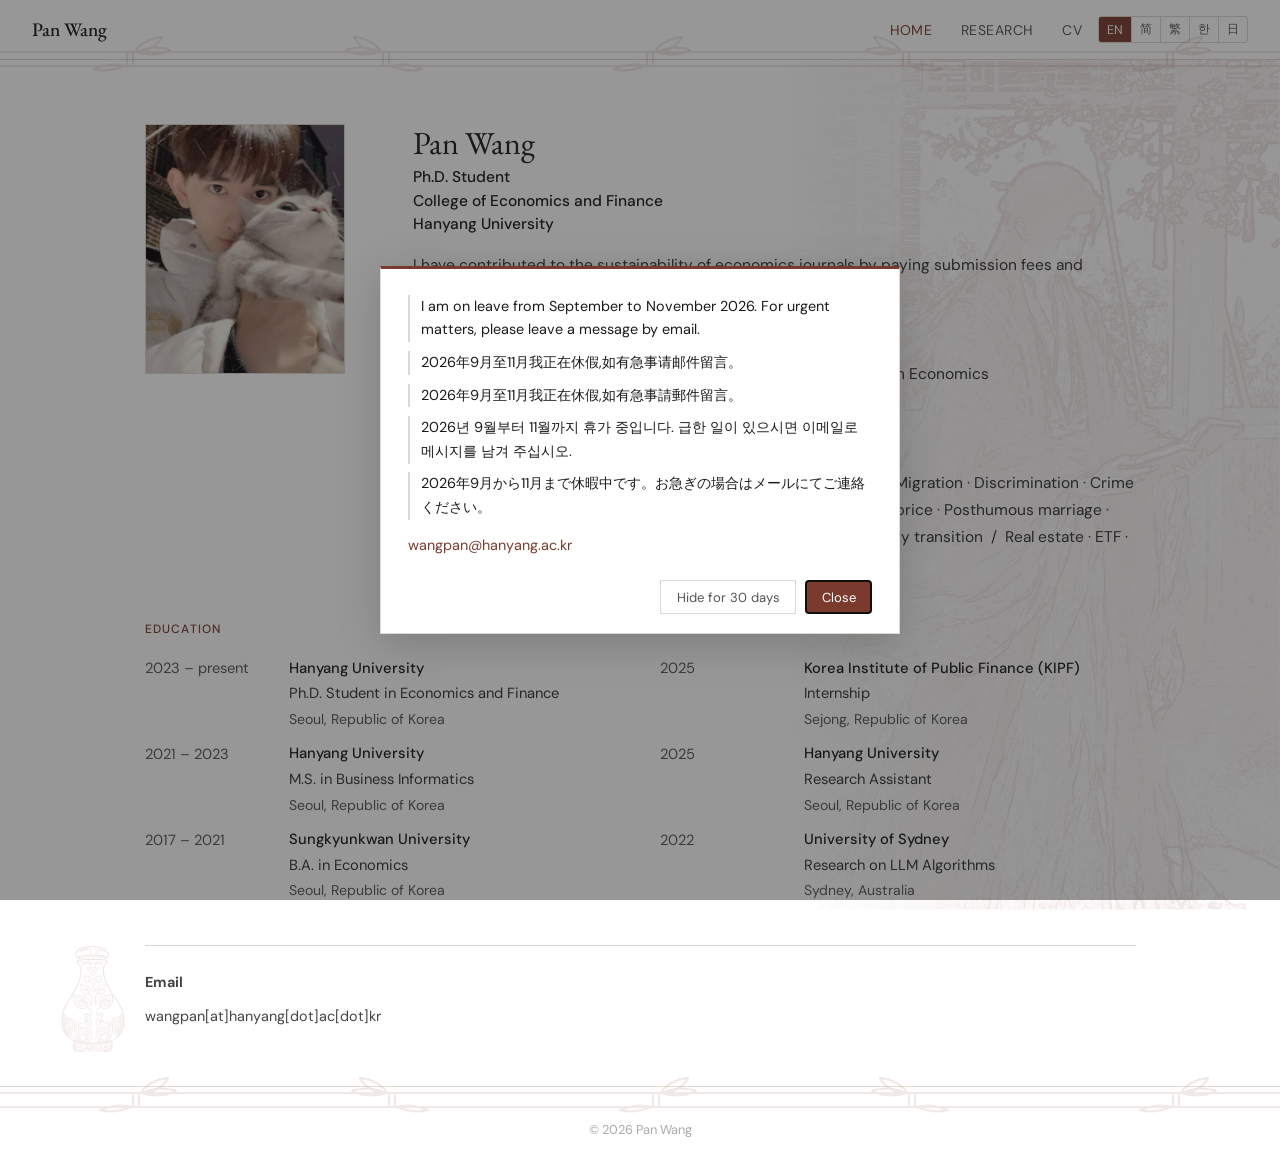
==== commit 5b34ab31: "Add Real Estate Economics to the research interests on the site and the CV" ====
--- a/index.html
+++ b/index.html
@@ -64,11 +64,11 @@
 
         <h3><span class="en">Research Interests</span><span class="zh">研究兴趣</span><span class="tw">研究興趣</span><span class="ko">관심 분야</span><span class="ja">研究関心</span></h3>
         <p>
-          <span class="en">Public Economics &middot; Labor Economics &middot; Health Economics<br>Population Economics &middot; Energy Economics &middot; Financial Economics<a class="veiled veiled-tip" href="research.html#fantasy"> &middot; Fantasy Economics</a></span>
-          <span class="zh">公共经济学 &middot; 劳动经济学 &middot; 健康经济学 &middot; 人口经济学 &middot; 能源经济学 &middot; 金融经济学<a class="veiled veiled-tip" href="research.html#fantasy"> &middot; 玄幻经济学</a></span>
-          <span class="tw">公共經濟學 &middot; 勞動經濟學 &middot; 健康經濟學 &middot; 人口經濟學 &middot; 能源經濟學 &middot; 金融經濟學<a class="veiled veiled-tip" href="research.html#fantasy"> &middot; 玄幻經濟學</a></span>
-          <span class="ko">공공경제학 &middot; 노동경제학 &middot; 보건경제학<br>인구경제학 &middot; 에너지경제학 &middot; 금융경제학<a class="veiled veiled-tip" href="research.html#fantasy"> &middot; 판타지 경제학</a></span>
-          <span class="ja">公共経済学 &middot; 労働経済学 &middot; 健康経済学<br>人口経済学 &middot; エネルギー経済学 &middot; 金融経済学<a class="veiled veiled-tip" href="research.html#fantasy"> &middot; ファンタジー経済学</a></span>
+          <span class="en">Public Economics &middot; Labor Economics &middot; Health Economics &middot; Population Economics<br>Energy Economics &middot; Financial Economics &middot; Real Estate Economics<a class="veiled veiled-tip" href="research.html#occult"> &middot; Occult Economics</a></span>
+          <span class="zh">公共经济学 &middot; 劳动经济学 &middot; 健康经济学 &middot; 人口经济学 &middot; 能源经济学 &middot; 金融经济学 &middot; 房地产经济学<a class="veiled veiled-tip" href="research.html#occult"> &middot; 玄幻经济学</a></span>
+          <span class="tw">公共經濟學 &middot; 勞動經濟學 &middot; 健康經濟學 &middot; 人口經濟學 &middot; 能源經濟學 &middot; 金融經濟學 &middot; 不動產經濟學<a class="veiled veiled-tip" href="research.html#occult"> &middot; 玄幻經濟學</a></span>
+          <span class="ko">공공경제학 &middot; 노동경제학 &middot; 보건경제학 &middot; 인구경제학<br>에너지경제학 &middot; 금융경제학 &middot; 부동산경제학<a class="veiled veiled-tip" href="research.html#occult"> &middot; 오컬트 경제학</a></span>
+          <span class="ja">公共経済学 &middot; 労働経済学 &middot; 健康経済学 &middot; 人口経済学<br>エネルギー経済学 &middot; 金融経済学 &middot; 不動産経済学<a class="veiled veiled-tip" href="research.html#occult"> &middot; オカルト経済学</a></span>
         </p>
 
         <h3><span class="en">Keywords</span><span class="zh">关键词</span><span class="tw">關鍵詞</span><span class="ko">키워드</span><span class="ja">キーワード</span></h3>
--- a/style.css
+++ b/style.css
@@ -296,9 +296,7 @@
 .paper-item:first-child { border-top: 1px solid var(--border); }
 
 .paper-title .status {
-  font-family: var(--font-sans);
   font-size: 0.85rem;
-  font-weight: 400;
   color: var(--accent);
   white-space: nowrap;
 }
@@ -318,7 +316,30 @@
   margin-bottom: 0.5rem;
 }
 
-.paper-meta .venue { font-style: italic; }
+/* journal names and submission status on the research page use the CV's
+   Computer Modern bold italic (CMU Serif, SIL OFL 1.1, self-hosted in fonts/).
+   The file is the bold-italic face, but it is declared at the normal weight on
+   purpose: CM's hairline strokes read light at 0.85rem, so the 700 request
+   below adds synthetic emboldening on top of the already-bold outlines. */
+@font-face {
+  font-family: 'CMU Serif';
+  src: url('fonts/CMUSerif-BoldItalic.woff2') format('woff2');
+  font-weight: 400;
+  font-style: italic;
+  font-display: swap;
+}
+.paper-meta .venue,
+.paper-meta em,
+.paper-title .status {
+  font-family: 'CMU Serif', var(--font-serif), Georgia, serif;
+  font-weight: 700;
+  font-style: italic;
+}
+
+/* the CV prints journal names in black; CM's hairlines cover far less of each
+   pixel than DM Sans did, so the inherited --muted grey rendered washed out */
+.paper-meta .venue,
+.paper-meta em { color: var(--ink); }
 
 .paper-meta .status { color: var(--accent); }
 
@@ -343,12 +364,12 @@
     font-size: 1.7rem;
   }
 }
-.pub-cover { flex: 0 0 84px; width: 84px; }
-.pub-cover img { width: 100%; height: 100%; object-fit: cover; display: block; border: 1px solid var(--border); }
+.pub-cover { flex: 0 0 101px; width: 101px; align-self: flex-start; }
+.pub-cover img { width: 100%; height: auto; aspect-ratio: 3 / 4; object-fit: cover; display: block; border: 1px solid var(--border); }
 .pub-body { flex: 1 1 auto; min-width: 0; }
 @media (max-width: 680px) {
   .paper-item.pub .pub-row { gap: 0.9rem; }
-  .pub-cover { flex-basis: 66px; width: 66px; }
+  .pub-cover { flex-basis: 79px; width: 79px; }
 }
 
 .paper-abstract {
@@ -736,7 +757,7 @@
 
 /* the easter egg speaks up once it is found */
 .veiled-tip:hover::after {
-  content: "恭喜你，寻找到了传说中的隐藏研究彩蛋!!!\A这是 QJE level 的长期项目!!!";
+  content: "Congratulations, you found the legendary hidden research easter egg!\AThis is a QJE level long term project!!!";
   white-space: pre;
   position: absolute;
   left: 50%;
@@ -759,3 +780,10 @@
   pointer-events: none;
   z-index: 300;
 }
+body.lang-zh .veiled-tip:hover::after { content: "恭喜你，寻找到了传说中的隐藏研究彩蛋!\A这是 QJE level 的长期项目!!!"; }
+body.lang-tw .veiled-tip:hover::after { content: "恭喜你，尋找到了傳說中的隱藏研究彩蛋!\A這是 QJE level 的長期計畫!!!"; }
+body.lang-ko .veiled-tip:hover::after { content: "축하합니다, 전설의 숨겨진 연구 이스터에그를 찾았습니다!\A이것은 QJE level 장기 프로젝트입니다!!!"; }
+body.lang-ja .veiled-tip:hover::after { content: "おめでとうございます、伝説の隠し研究イースターエッグを発見!\Aこれは QJE level の長期プロジェクトです!!!"; }
+@media (max-width: 680px) {
+  .veiled-tip:hover::after { font-size: 0.62rem; padding: 0.45rem 0.7rem; }
+}
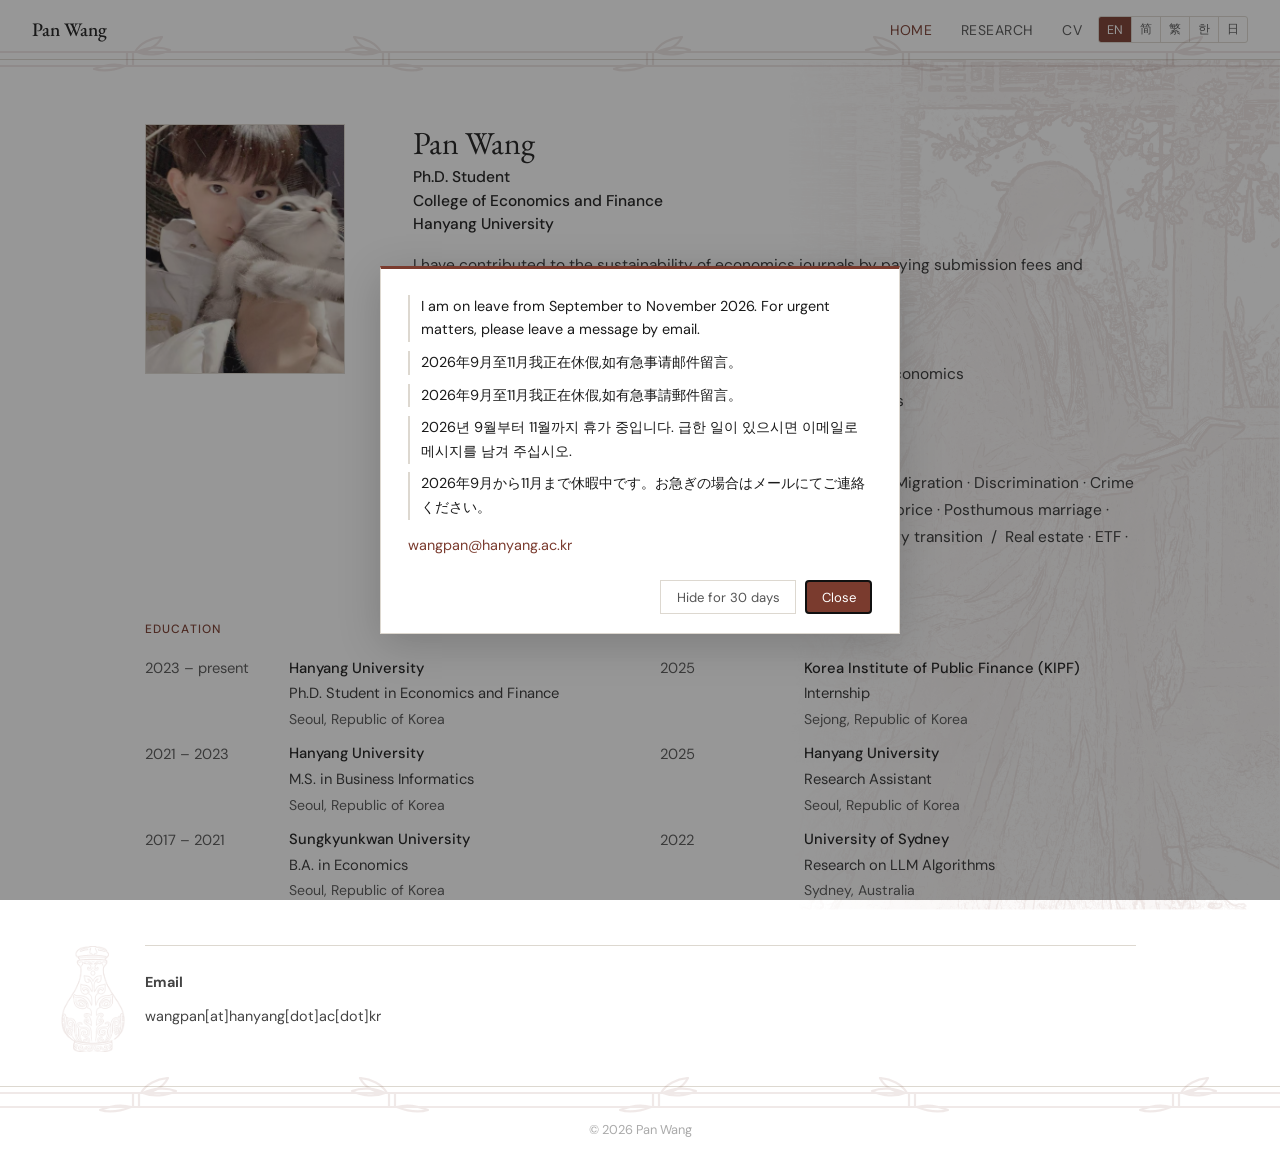
==== commit 1617693d: "Move Energy Economics ahead of Population Economics in the research interests" ====
--- a/index.html
+++ b/index.html
@@ -64,11 +64,11 @@
 
         <h3><span class="en">Research Interests</span><span class="zh">研究兴趣</span><span class="tw">研究興趣</span><span class="ko">관심 분야</span><span class="ja">研究関心</span></h3>
         <p>
-          <span class="en">Public Economics &middot; Labor Economics &middot; Health Economics &middot; Population Economics<br>Energy Economics &middot; Financial Economics &middot; Real Estate Economics<a class="veiled veiled-tip" href="research.html#occult"> &middot; Occult Economics</a></span>
-          <span class="zh">公共经济学 &middot; 劳动经济学 &middot; 健康经济学 &middot; 人口经济学 &middot; 能源经济学 &middot; 金融经济学 &middot; 房地产经济学<a class="veiled veiled-tip" href="research.html#occult"> &middot; 玄幻经济学</a></span>
-          <span class="tw">公共經濟學 &middot; 勞動經濟學 &middot; 健康經濟學 &middot; 人口經濟學 &middot; 能源經濟學 &middot; 金融經濟學 &middot; 不動產經濟學<a class="veiled veiled-tip" href="research.html#occult"> &middot; 玄幻經濟學</a></span>
-          <span class="ko">공공경제학 &middot; 노동경제학 &middot; 보건경제학 &middot; 인구경제학<br>에너지경제학 &middot; 금융경제학 &middot; 부동산경제학<a class="veiled veiled-tip" href="research.html#occult"> &middot; 오컬트 경제학</a></span>
-          <span class="ja">公共経済学 &middot; 労働経済学 &middot; 健康経済学 &middot; 人口経済学<br>エネルギー経済学 &middot; 金融経済学 &middot; 不動産経済学<a class="veiled veiled-tip" href="research.html#occult"> &middot; オカルト経済学</a></span>
+          <span class="en">Public Economics &middot; Labor Economics &middot; Health Economics &middot; Energy Economics<br>Population Economics &middot; Financial Economics &middot; Real Estate Economics<a class="veiled veiled-tip" href="research.html#occult"> &middot; Occult Economics</a></span>
+          <span class="zh">公共经济学 &middot; 劳动经济学 &middot; 健康经济学 &middot; 能源经济学 &middot; 人口经济学 &middot; 金融经济学 &middot; 房地产经济学<a class="veiled veiled-tip" href="research.html#occult"> &middot; 玄幻经济学</a></span>
+          <span class="tw">公共經濟學 &middot; 勞動經濟學 &middot; 健康經濟學 &middot; 能源經濟學 &middot; 人口經濟學 &middot; 金融經濟學 &middot; 不動產經濟學<a class="veiled veiled-tip" href="research.html#occult"> &middot; 玄幻經濟學</a></span>
+          <span class="ko">공공경제학 &middot; 노동경제학 &middot; 보건경제학 &middot; 에너지경제학<br>인구경제학 &middot; 금융경제학 &middot; 부동산경제학<a class="veiled veiled-tip" href="research.html#occult"> &middot; 오컬트 경제학</a></span>
+          <span class="ja">公共経済学 &middot; 労働経済学 &middot; 健康経済学 &middot; エネルギー経済学<br>人口経済学 &middot; 金融経済学 &middot; 不動産経済学<a class="veiled veiled-tip" href="research.html#occult"> &middot; オカルト経済学</a></span>
         </p>
 
         <h3><span class="en">Keywords</span><span class="zh">关键词</span><span class="tw">關鍵詞</span><span class="ko">키워드</span><span class="ja">キーワード</span></h3>
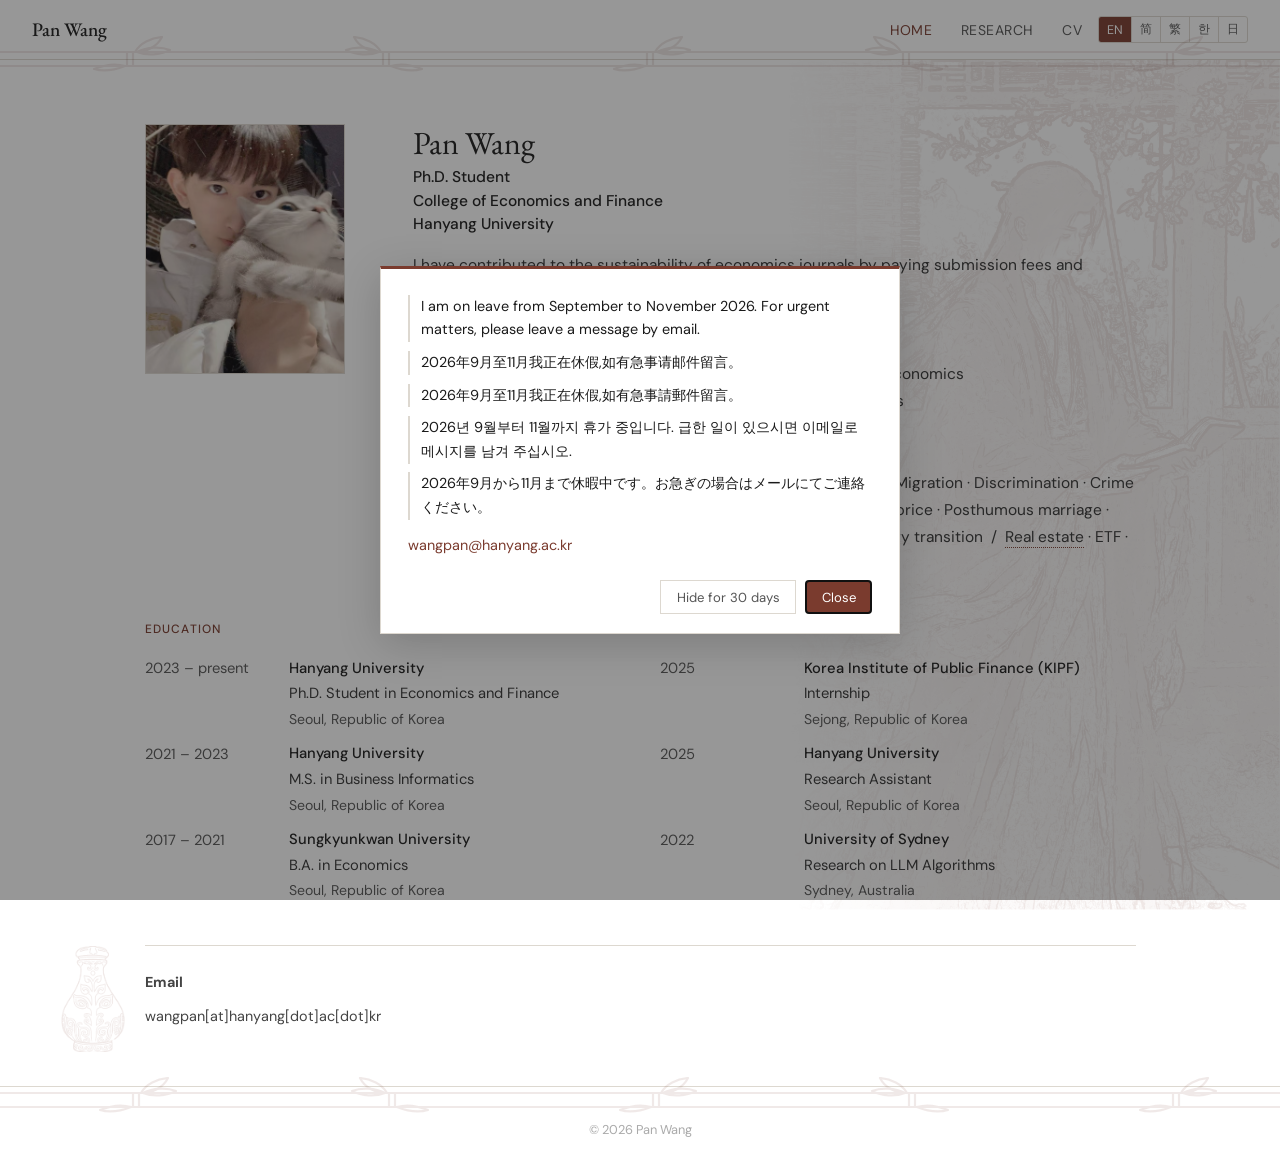
==== commit 4b4fb20a: "Link four homepage keywords to the matching papers" ====
--- a/index.html
+++ b/index.html
@@ -73,11 +73,11 @@
 
         <h3><span class="en">Keywords</span><span class="zh">关键词</span><span class="tw">關鍵詞</span><span class="ko">키워드</span><span class="ja">キーワード</span></h3>
         <p>
-          <span class="en">Tax &middot; Intergenerational &middot; Corruption &middot; Institutions&ensp;/&ensp;War &middot; Massacre &middot; Migration &middot; Discrimination &middot; Crime &middot; Involution &middot; Aging&ensp;/&ensp;Suicide &middot; Abortion &middot; Surrogacy &middot; Drugs&ensp;/&ensp;Bride price &middot; Posthumous marriage &middot; Domestic violence &middot; Left-behind children&ensp;/&ensp;Extreme climate &middot; Energy transition&ensp;/&ensp;Real estate &middot; ETF &middot; Loan-to-value (LTV) &middot; Cryptocurrency</span>
-          <span class="zh">税 &middot; 代际 &middot; 腐败 &middot; 制度&ensp;/&ensp;战争 &middot; 屠杀 &middot; 移民 &middot; 歧视 &middot; 犯罪 &middot; 内卷 &middot; 老龄化&ensp;/&ensp;自杀 &middot; 堕胎 &middot; 代孕 &middot; 毒品<br>彩礼 &middot; 冥婚 &middot; 家暴 &middot; 留守儿童&ensp;/&ensp;极端气候 &middot; 能源转型&ensp;/&ensp;房地产 &middot; ETF &middot; 贷款价值比(LTV) &middot; 加密货币</span>
-          <span class="tw">稅 &middot; 代際 &middot; 腐敗 &middot; 制度&ensp;/&ensp;戰爭 &middot; 屠殺 &middot; 移民 &middot; 歧視 &middot; 犯罪 &middot; 內捲 &middot; 高齡化&ensp;/&ensp;自殺 &middot; 墮胎 &middot; 代孕 &middot; 毒品<br>彩禮 &middot; 冥婚 &middot; 家暴 &middot; 留守兒童&ensp;/&ensp;極端氣候 &middot; 能源轉型&ensp;/&ensp;房地產 &middot; ETF &middot; 貸款成數(LTV) &middot; 加密貨幣</span>
-          <span class="ko">조세 &middot; 세대 간 &middot; 부패 &middot; 제도&ensp;/&ensp;전쟁 &middot; 학살 &middot; 이민 &middot; 차별 &middot; 범죄 &middot; 과잉경쟁 &middot; 고령화&ensp;/&ensp;자살 &middot; 낙태 &middot; 대리출산 &middot; 마약<br>신부대 &middot; 영혼결혼 &middot; 가정폭력 &middot; 잔류아동&ensp;/&ensp;극한기후 &middot; 에너지 전환&ensp;/&ensp;부동산 &middot; ETF &middot; 담보인정비율(LTV) &middot; 암호화폐</span>
-          <span class="ja">税 &middot; 世代間 &middot; 汚職 &middot; 制度&ensp;/&ensp;戦争 &middot; 虐殺 &middot; 移民 &middot; 差別 &middot; 犯罪 &middot; 過当競争 &middot; 高齢化&ensp;/&ensp;自殺 &middot; 中絶 &middot; 代理出産 &middot; 薬物&ensp;/&ensp;花嫁代償 &middot; 冥婚 &middot; 家庭内暴力 &middot; 残された子ども&ensp;/&ensp;極端気候 &middot; エネルギー転換&ensp;/&ensp;不動産 &middot; ETF &middot; 融資比率(LTV) &middot; 暗号資産</span>
+          <span class="en">Tax &middot; Intergenerational &middot; Corruption &middot; Institutions&ensp;/&ensp;<a class="kw-link" href="research.html#survival-pessimism">War</a> &middot; Massacre &middot; Migration &middot; Discrimination &middot; Crime &middot; Involution &middot; Aging&ensp;/&ensp;<a class="kw-link" href="research.html#permanent-income">Suicide</a> &middot; Abortion &middot; Surrogacy &middot; Drugs&ensp;/&ensp;Bride price &middot; Posthumous marriage &middot; Domestic violence &middot; Left-behind children&ensp;/&ensp;Extreme climate &middot; Energy transition&ensp;/&ensp;<a class="kw-link" href="research.html#rent-control">Real estate</a> &middot; ETF &middot; <a class="kw-link" href="research.html#ltv-waterbed">Loan-to-value (LTV)</a> &middot; Cryptocurrency</span>
+          <span class="zh">税 &middot; 代际 &middot; 腐败 &middot; 制度&ensp;/&ensp;<a class="kw-link" href="research.html#survival-pessimism">战争</a> &middot; 屠杀 &middot; 移民 &middot; 歧视 &middot; 犯罪 &middot; 内卷 &middot; 老龄化&ensp;/&ensp;<a class="kw-link" href="research.html#permanent-income">自杀</a> &middot; 堕胎 &middot; 代孕 &middot; 毒品<br>彩礼 &middot; 冥婚 &middot; 家暴 &middot; 留守儿童&ensp;/&ensp;极端气候 &middot; 能源转型&ensp;/&ensp;<a class="kw-link" href="research.html#rent-control">房地产</a> &middot; ETF &middot; <a class="kw-link" href="research.html#ltv-waterbed">贷款价值比(LTV)</a> &middot; 加密货币</span>
+          <span class="tw">稅 &middot; 代際 &middot; 腐敗 &middot; 制度&ensp;/&ensp;<a class="kw-link" href="research.html#survival-pessimism">戰爭</a> &middot; 屠殺 &middot; 移民 &middot; 歧視 &middot; 犯罪 &middot; 內捲 &middot; 高齡化&ensp;/&ensp;<a class="kw-link" href="research.html#permanent-income">自殺</a> &middot; 墮胎 &middot; 代孕 &middot; 毒品<br>彩禮 &middot; 冥婚 &middot; 家暴 &middot; 留守兒童&ensp;/&ensp;極端氣候 &middot; 能源轉型&ensp;/&ensp;<a class="kw-link" href="research.html#rent-control">房地產</a> &middot; ETF &middot; <a class="kw-link" href="research.html#ltv-waterbed">貸款成數(LTV)</a> &middot; 加密貨幣</span>
+          <span class="ko">조세 &middot; 세대 간 &middot; 부패 &middot; 제도&ensp;/&ensp;<a class="kw-link" href="research.html#survival-pessimism">전쟁</a> &middot; 학살 &middot; 이민 &middot; 차별 &middot; 범죄 &middot; 과잉경쟁 &middot; 고령화&ensp;/&ensp;<a class="kw-link" href="research.html#permanent-income">자살</a> &middot; 낙태 &middot; 대리출산 &middot; 마약<br>신부대 &middot; 영혼결혼 &middot; 가정폭력 &middot; 잔류아동&ensp;/&ensp;극한기후 &middot; 에너지 전환&ensp;/&ensp;<a class="kw-link" href="research.html#rent-control">부동산</a> &middot; ETF &middot; <a class="kw-link" href="research.html#ltv-waterbed">담보인정비율(LTV)</a> &middot; 암호화폐</span>
+          <span class="ja">税 &middot; 世代間 &middot; 汚職 &middot; 制度&ensp;/&ensp;<a class="kw-link" href="research.html#survival-pessimism">戦争</a> &middot; 虐殺 &middot; 移民 &middot; 差別 &middot; 犯罪 &middot; 過当競争 &middot; 高齢化&ensp;/&ensp;<a class="kw-link" href="research.html#permanent-income">自殺</a> &middot; 中絶 &middot; 代理出産 &middot; 薬物&ensp;/&ensp;花嫁代償 &middot; 冥婚 &middot; 家庭内暴力 &middot; 残された子ども&ensp;/&ensp;極端気候 &middot; エネルギー転換&ensp;/&ensp;<a class="kw-link" href="research.html#rent-control">不動産</a> &middot; ETF &middot; <a class="kw-link" href="research.html#ltv-waterbed">融資比率(LTV)</a> &middot; 暗号資産</span>
         </p>
       </div>
     </div>
--- a/style.css
+++ b/style.css
@@ -295,8 +295,25 @@
 
 .paper-item:first-child { border-top: 1px solid var(--border); }
 
+/* keywords on the home page that jump to the matching paper; the
+   sticky nav is 60px, so targets clear it before coming to rest */
+.kw-link {
+  color: inherit;
+  text-decoration: none;
+  border-bottom: 1px dotted var(--accent);
+  transition: color 0.15s, border-bottom-style 0.15s;
+}
+.kw-link:hover { color: var(--accent); border-bottom-style: solid; }
+.paper-item[id] { scroll-margin-top: 90px; }
+.paper-item:target {
+  background: var(--light);
+  box-shadow: 0 0 0 0.6rem var(--light);
+}
+
 .paper-title .status {
+  font-family: var(--font-sans);
   font-size: 0.85rem;
+  font-weight: 400;
   color: var(--accent);
   white-space: nowrap;
 }
@@ -316,30 +333,7 @@
   margin-bottom: 0.5rem;
 }
 
-/* journal names and submission status on the research page use the CV's
-   Computer Modern bold italic (CMU Serif, SIL OFL 1.1, self-hosted in fonts/).
-   The file is the bold-italic face, but it is declared at the normal weight on
-   purpose: CM's hairline strokes read light at 0.85rem, so the 700 request
-   below adds synthetic emboldening on top of the already-bold outlines. */
-@font-face {
-  font-family: 'CMU Serif';
-  src: url('fonts/CMUSerif-BoldItalic.woff2') format('woff2');
-  font-weight: 400;
-  font-style: italic;
-  font-display: swap;
-}
-.paper-meta .venue,
-.paper-meta em,
-.paper-title .status {
-  font-family: 'CMU Serif', var(--font-serif), Georgia, serif;
-  font-weight: 700;
-  font-style: italic;
-}
-
-/* the CV prints journal names in black; CM's hairlines cover far less of each
-   pixel than DM Sans did, so the inherited --muted grey rendered washed out */
-.paper-meta .venue,
-.paper-meta em { color: var(--ink); }
+.paper-meta .venue { font-style: italic; }
 
 .paper-meta .status { color: var(--accent); }
 
@@ -366,10 +360,22 @@
 }
 .pub-cover { flex: 0 0 101px; width: 101px; align-self: flex-start; }
 .pub-cover img { width: 100%; height: auto; aspect-ratio: 3 / 4; object-fit: cover; display: block; border: 1px solid var(--border); }
-.pub-body { flex: 1 1 auto; min-width: 0; }
+/* box-sizing is border-box globally, so the cover's 1px border is already
+   inside its 101px width: total height is exactly 101/3*4. The text column
+   takes that as a floor and spreads its four rows to fill it, keeping the
+   two columns flush without hand-tuned margins */
+.pub-body {
+  flex: 1 1 auto;
+  min-width: 0;
+  display: flex;
+  flex-direction: column;
+  min-height: calc(101px / 3 * 4);
+}
+.pub-body .paper-links { margin-top: auto; }
 @media (max-width: 680px) {
   .paper-item.pub .pub-row { gap: 0.9rem; }
   .pub-cover { flex-basis: 79px; width: 79px; }
+  .pub-body { min-height: calc(79px / 3 * 4); }
 }
 
 .paper-abstract {
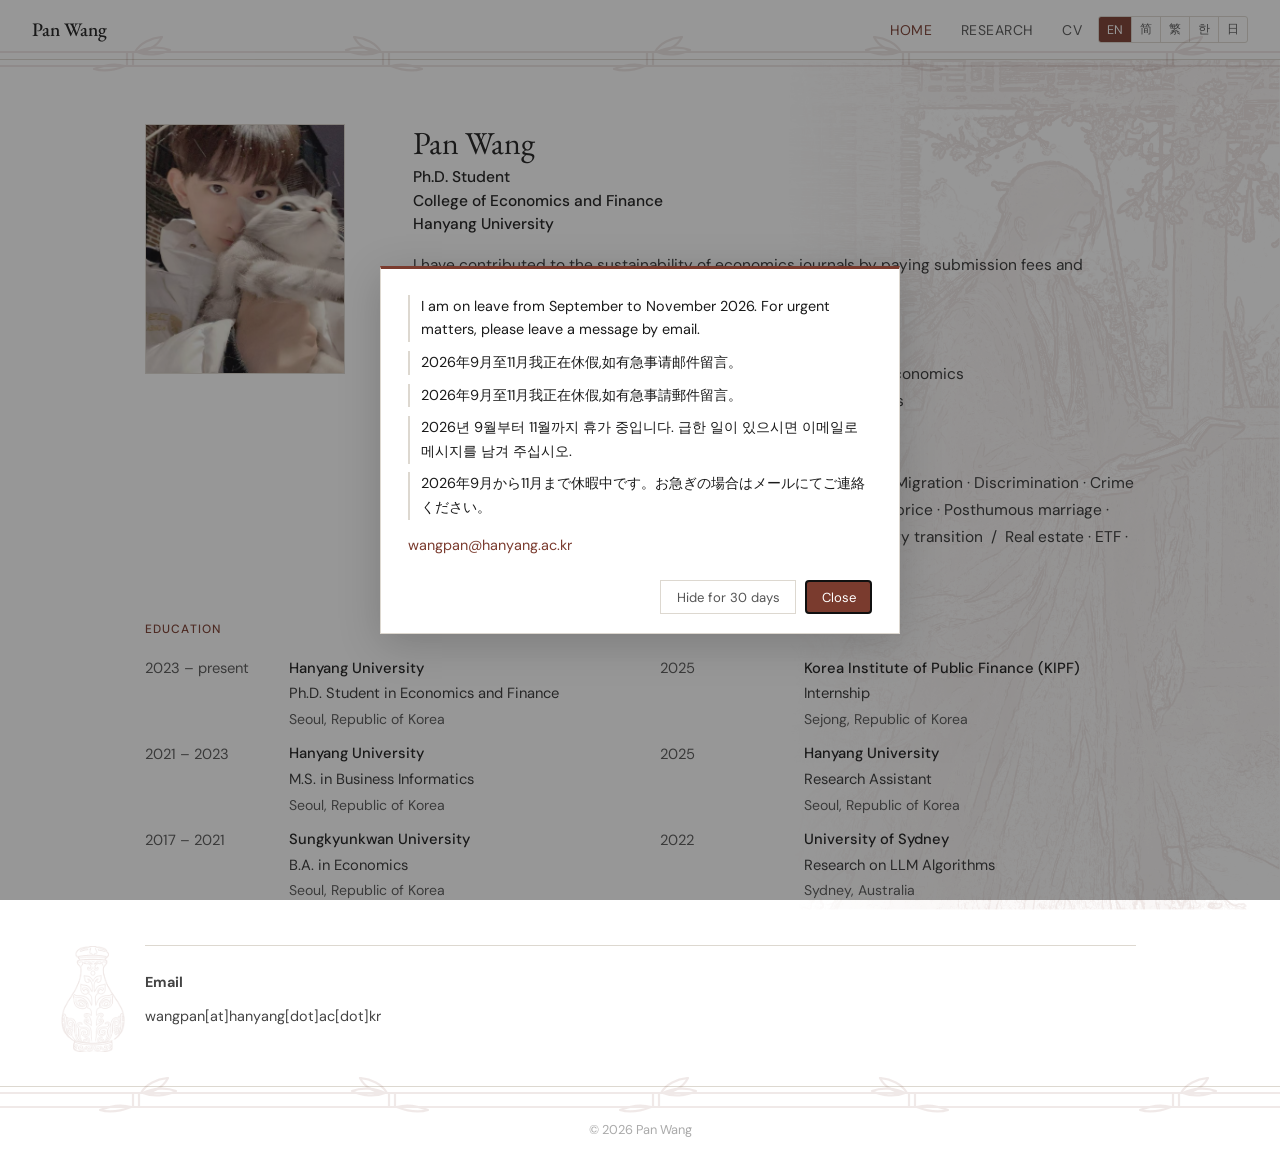
==== commit 2c37e48f: "Revert the keyword links on the home page" ====
--- a/index.html
+++ b/index.html
@@ -73,11 +73,11 @@
 
         <h3><span class="en">Keywords</span><span class="zh">关键词</span><span class="tw">關鍵詞</span><span class="ko">키워드</span><span class="ja">キーワード</span></h3>
         <p>
-          <span class="en">Tax &middot; Intergenerational &middot; Corruption &middot; Institutions&ensp;/&ensp;<a class="kw-link" href="research.html#survival-pessimism">War</a> &middot; Massacre &middot; Migration &middot; Discrimination &middot; Crime &middot; Involution &middot; Aging&ensp;/&ensp;<a class="kw-link" href="research.html#permanent-income">Suicide</a> &middot; Abortion &middot; Surrogacy &middot; Drugs&ensp;/&ensp;Bride price &middot; Posthumous marriage &middot; Domestic violence &middot; Left-behind children&ensp;/&ensp;Extreme climate &middot; Energy transition&ensp;/&ensp;<a class="kw-link" href="research.html#rent-control">Real estate</a> &middot; ETF &middot; <a class="kw-link" href="research.html#ltv-waterbed">Loan-to-value (LTV)</a> &middot; Cryptocurrency</span>
-          <span class="zh">税 &middot; 代际 &middot; 腐败 &middot; 制度&ensp;/&ensp;<a class="kw-link" href="research.html#survival-pessimism">战争</a> &middot; 屠杀 &middot; 移民 &middot; 歧视 &middot; 犯罪 &middot; 内卷 &middot; 老龄化&ensp;/&ensp;<a class="kw-link" href="research.html#permanent-income">自杀</a> &middot; 堕胎 &middot; 代孕 &middot; 毒品<br>彩礼 &middot; 冥婚 &middot; 家暴 &middot; 留守儿童&ensp;/&ensp;极端气候 &middot; 能源转型&ensp;/&ensp;<a class="kw-link" href="research.html#rent-control">房地产</a> &middot; ETF &middot; <a class="kw-link" href="research.html#ltv-waterbed">贷款价值比(LTV)</a> &middot; 加密货币</span>
-          <span class="tw">稅 &middot; 代際 &middot; 腐敗 &middot; 制度&ensp;/&ensp;<a class="kw-link" href="research.html#survival-pessimism">戰爭</a> &middot; 屠殺 &middot; 移民 &middot; 歧視 &middot; 犯罪 &middot; 內捲 &middot; 高齡化&ensp;/&ensp;<a class="kw-link" href="research.html#permanent-income">自殺</a> &middot; 墮胎 &middot; 代孕 &middot; 毒品<br>彩禮 &middot; 冥婚 &middot; 家暴 &middot; 留守兒童&ensp;/&ensp;極端氣候 &middot; 能源轉型&ensp;/&ensp;<a class="kw-link" href="research.html#rent-control">房地產</a> &middot; ETF &middot; <a class="kw-link" href="research.html#ltv-waterbed">貸款成數(LTV)</a> &middot; 加密貨幣</span>
-          <span class="ko">조세 &middot; 세대 간 &middot; 부패 &middot; 제도&ensp;/&ensp;<a class="kw-link" href="research.html#survival-pessimism">전쟁</a> &middot; 학살 &middot; 이민 &middot; 차별 &middot; 범죄 &middot; 과잉경쟁 &middot; 고령화&ensp;/&ensp;<a class="kw-link" href="research.html#permanent-income">자살</a> &middot; 낙태 &middot; 대리출산 &middot; 마약<br>신부대 &middot; 영혼결혼 &middot; 가정폭력 &middot; 잔류아동&ensp;/&ensp;극한기후 &middot; 에너지 전환&ensp;/&ensp;<a class="kw-link" href="research.html#rent-control">부동산</a> &middot; ETF &middot; <a class="kw-link" href="research.html#ltv-waterbed">담보인정비율(LTV)</a> &middot; 암호화폐</span>
-          <span class="ja">税 &middot; 世代間 &middot; 汚職 &middot; 制度&ensp;/&ensp;<a class="kw-link" href="research.html#survival-pessimism">戦争</a> &middot; 虐殺 &middot; 移民 &middot; 差別 &middot; 犯罪 &middot; 過当競争 &middot; 高齢化&ensp;/&ensp;<a class="kw-link" href="research.html#permanent-income">自殺</a> &middot; 中絶 &middot; 代理出産 &middot; 薬物&ensp;/&ensp;花嫁代償 &middot; 冥婚 &middot; 家庭内暴力 &middot; 残された子ども&ensp;/&ensp;極端気候 &middot; エネルギー転換&ensp;/&ensp;<a class="kw-link" href="research.html#rent-control">不動産</a> &middot; ETF &middot; <a class="kw-link" href="research.html#ltv-waterbed">融資比率(LTV)</a> &middot; 暗号資産</span>
+          <span class="en">Tax &middot; Intergenerational &middot; Corruption &middot; Institutions&ensp;/&ensp;War &middot; Massacre &middot; Migration &middot; Discrimination &middot; Crime &middot; Involution &middot; Aging&ensp;/&ensp;Suicide &middot; Abortion &middot; Surrogacy &middot; Drugs&ensp;/&ensp;Bride price &middot; Posthumous marriage &middot; Domestic violence &middot; Left-behind children&ensp;/&ensp;Extreme climate &middot; Energy transition&ensp;/&ensp;Real estate &middot; ETF &middot; Loan-to-value (LTV) &middot; Cryptocurrency</span>
+          <span class="zh">税 &middot; 代际 &middot; 腐败 &middot; 制度&ensp;/&ensp;战争 &middot; 屠杀 &middot; 移民 &middot; 歧视 &middot; 犯罪 &middot; 内卷 &middot; 老龄化&ensp;/&ensp;自杀 &middot; 堕胎 &middot; 代孕 &middot; 毒品<br>彩礼 &middot; 冥婚 &middot; 家暴 &middot; 留守儿童&ensp;/&ensp;极端气候 &middot; 能源转型&ensp;/&ensp;房地产 &middot; ETF &middot; 贷款价值比(LTV) &middot; 加密货币</span>
+          <span class="tw">稅 &middot; 代際 &middot; 腐敗 &middot; 制度&ensp;/&ensp;戰爭 &middot; 屠殺 &middot; 移民 &middot; 歧視 &middot; 犯罪 &middot; 內捲 &middot; 高齡化&ensp;/&ensp;自殺 &middot; 墮胎 &middot; 代孕 &middot; 毒品<br>彩禮 &middot; 冥婚 &middot; 家暴 &middot; 留守兒童&ensp;/&ensp;極端氣候 &middot; 能源轉型&ensp;/&ensp;房地產 &middot; ETF &middot; 貸款成數(LTV) &middot; 加密貨幣</span>
+          <span class="ko">조세 &middot; 세대 간 &middot; 부패 &middot; 제도&ensp;/&ensp;전쟁 &middot; 학살 &middot; 이민 &middot; 차별 &middot; 범죄 &middot; 과잉경쟁 &middot; 고령화&ensp;/&ensp;자살 &middot; 낙태 &middot; 대리출산 &middot; 마약<br>신부대 &middot; 영혼결혼 &middot; 가정폭력 &middot; 잔류아동&ensp;/&ensp;극한기후 &middot; 에너지 전환&ensp;/&ensp;부동산 &middot; ETF &middot; 담보인정비율(LTV) &middot; 암호화폐</span>
+          <span class="ja">税 &middot; 世代間 &middot; 汚職 &middot; 制度&ensp;/&ensp;戦争 &middot; 虐殺 &middot; 移民 &middot; 差別 &middot; 犯罪 &middot; 過当競争 &middot; 高齢化&ensp;/&ensp;自殺 &middot; 中絶 &middot; 代理出産 &middot; 薬物&ensp;/&ensp;花嫁代償 &middot; 冥婚 &middot; 家庭内暴力 &middot; 残された子ども&ensp;/&ensp;極端気候 &middot; エネルギー転換&ensp;/&ensp;不動産 &middot; ETF &middot; 融資比率(LTV) &middot; 暗号資産</span>
         </p>
       </div>
     </div>
--- a/style.css
+++ b/style.css
@@ -294,21 +294,6 @@
 }
 
 .paper-item:first-child { border-top: 1px solid var(--border); }
-
-/* keywords on the home page that jump to the matching paper; the
-   sticky nav is 60px, so targets clear it before coming to rest */
-.kw-link {
-  color: inherit;
-  text-decoration: none;
-  border-bottom: 1px dotted var(--accent);
-  transition: color 0.15s, border-bottom-style 0.15s;
-}
-.kw-link:hover { color: var(--accent); border-bottom-style: solid; }
-.paper-item[id] { scroll-margin-top: 90px; }
-.paper-item:target {
-  background: var(--light);
-  box-shadow: 0 0 0 0.6rem var(--light);
-}
 
 .paper-title .status {
   font-family: var(--font-sans);
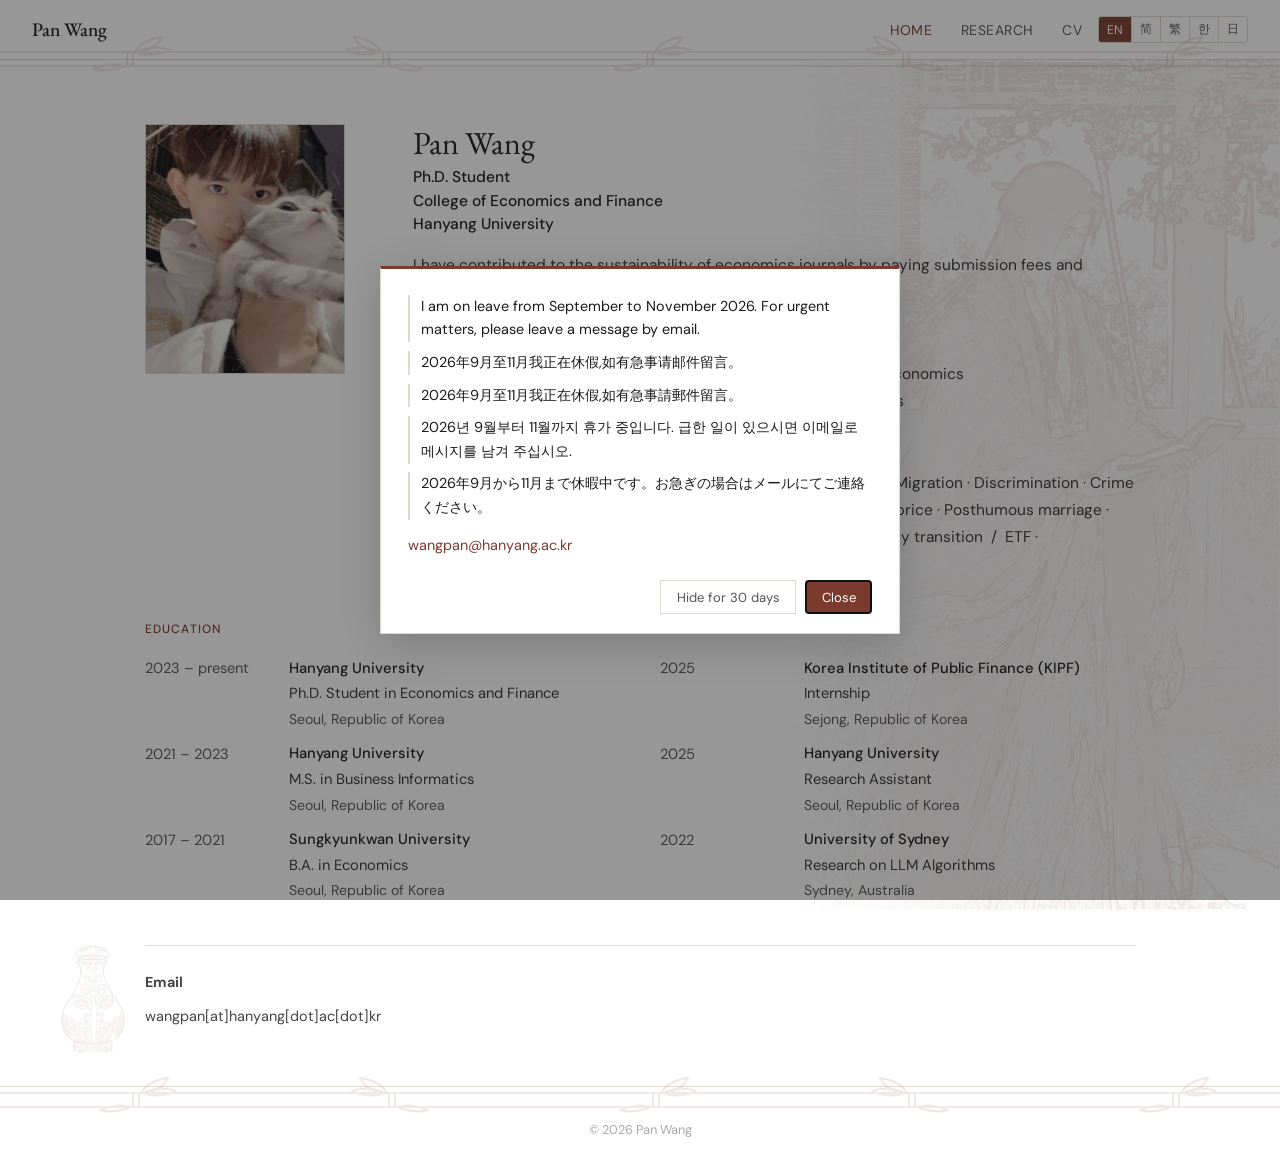
==== commit 61e64ad3: "Split the last keyword group into traded assets and property" ====
--- a/index.html
+++ b/index.html
@@ -73,11 +73,11 @@
 
         <h3><span class="en">Keywords</span><span class="zh">关键词</span><span class="tw">關鍵詞</span><span class="ko">키워드</span><span class="ja">キーワード</span></h3>
         <p>
-          <span class="en">Tax &middot; Intergenerational &middot; Corruption &middot; Institutions&ensp;/&ensp;War &middot; Massacre &middot; Migration &middot; Discrimination &middot; Crime &middot; Involution &middot; Aging&ensp;/&ensp;Suicide &middot; Abortion &middot; Surrogacy &middot; Drugs&ensp;/&ensp;Bride price &middot; Posthumous marriage &middot; Domestic violence &middot; Left-behind children&ensp;/&ensp;Extreme climate &middot; Energy transition&ensp;/&ensp;Real estate &middot; ETF &middot; Loan-to-value (LTV) &middot; Cryptocurrency</span>
-          <span class="zh">税 &middot; 代际 &middot; 腐败 &middot; 制度&ensp;/&ensp;战争 &middot; 屠杀 &middot; 移民 &middot; 歧视 &middot; 犯罪 &middot; 内卷 &middot; 老龄化&ensp;/&ensp;自杀 &middot; 堕胎 &middot; 代孕 &middot; 毒品<br>彩礼 &middot; 冥婚 &middot; 家暴 &middot; 留守儿童&ensp;/&ensp;极端气候 &middot; 能源转型&ensp;/&ensp;房地产 &middot; ETF &middot; 贷款价值比(LTV) &middot; 加密货币</span>
-          <span class="tw">稅 &middot; 代際 &middot; 腐敗 &middot; 制度&ensp;/&ensp;戰爭 &middot; 屠殺 &middot; 移民 &middot; 歧視 &middot; 犯罪 &middot; 內捲 &middot; 高齡化&ensp;/&ensp;自殺 &middot; 墮胎 &middot; 代孕 &middot; 毒品<br>彩禮 &middot; 冥婚 &middot; 家暴 &middot; 留守兒童&ensp;/&ensp;極端氣候 &middot; 能源轉型&ensp;/&ensp;房地產 &middot; ETF &middot; 貸款成數(LTV) &middot; 加密貨幣</span>
-          <span class="ko">조세 &middot; 세대 간 &middot; 부패 &middot; 제도&ensp;/&ensp;전쟁 &middot; 학살 &middot; 이민 &middot; 차별 &middot; 범죄 &middot; 과잉경쟁 &middot; 고령화&ensp;/&ensp;자살 &middot; 낙태 &middot; 대리출산 &middot; 마약<br>신부대 &middot; 영혼결혼 &middot; 가정폭력 &middot; 잔류아동&ensp;/&ensp;극한기후 &middot; 에너지 전환&ensp;/&ensp;부동산 &middot; ETF &middot; 담보인정비율(LTV) &middot; 암호화폐</span>
-          <span class="ja">税 &middot; 世代間 &middot; 汚職 &middot; 制度&ensp;/&ensp;戦争 &middot; 虐殺 &middot; 移民 &middot; 差別 &middot; 犯罪 &middot; 過当競争 &middot; 高齢化&ensp;/&ensp;自殺 &middot; 中絶 &middot; 代理出産 &middot; 薬物&ensp;/&ensp;花嫁代償 &middot; 冥婚 &middot; 家庭内暴力 &middot; 残された子ども&ensp;/&ensp;極端気候 &middot; エネルギー転換&ensp;/&ensp;不動産 &middot; ETF &middot; 融資比率(LTV) &middot; 暗号資産</span>
+          <span class="en">Tax &middot; Intergenerational &middot; Corruption &middot; Institutions&ensp;/&ensp;War &middot; Massacre &middot; Migration &middot; Discrimination &middot; Crime &middot; Involution &middot; Aging&ensp;/&ensp;Suicide &middot; Abortion &middot; Surrogacy &middot; Drugs&ensp;/&ensp;Bride price &middot; Posthumous marriage &middot; Domestic violence &middot; Left-behind children&ensp;/&ensp;Extreme climate &middot; Energy transition&ensp;/&ensp;ETF &middot; Cryptocurrency&ensp;/&ensp;Real estate &middot; Loan-to-value (LTV)</span>
+          <span class="zh">税 &middot; 代际 &middot; 腐败 &middot; 制度&ensp;/&ensp;战争 &middot; 屠杀 &middot; 移民 &middot; 歧视 &middot; 犯罪 &middot; 内卷 &middot; 老龄化&ensp;/&ensp;自杀 &middot; 堕胎 &middot; 代孕 &middot; 毒品<br>彩礼 &middot; 冥婚 &middot; 家暴 &middot; 留守儿童&ensp;/&ensp;极端气候 &middot; 能源转型&ensp;/&ensp;ETF &middot; 加密货币&ensp;/&ensp;房地产 &middot; 贷款价值比(LTV)</span>
+          <span class="tw">稅 &middot; 代際 &middot; 腐敗 &middot; 制度&ensp;/&ensp;戰爭 &middot; 屠殺 &middot; 移民 &middot; 歧視 &middot; 犯罪 &middot; 內捲 &middot; 高齡化&ensp;/&ensp;自殺 &middot; 墮胎 &middot; 代孕 &middot; 毒品<br>彩禮 &middot; 冥婚 &middot; 家暴 &middot; 留守兒童&ensp;/&ensp;極端氣候 &middot; 能源轉型&ensp;/&ensp;ETF &middot; 加密貨幣&ensp;/&ensp;房地產 &middot; 貸款成數(LTV)</span>
+          <span class="ko">조세 &middot; 세대 간 &middot; 부패 &middot; 제도&ensp;/&ensp;전쟁 &middot; 학살 &middot; 이민 &middot; 차별 &middot; 범죄 &middot; 과잉경쟁 &middot; 고령화&ensp;/&ensp;자살 &middot; 낙태 &middot; 대리출산 &middot; 마약<br>신부대 &middot; 영혼결혼 &middot; 가정폭력 &middot; 잔류아동&ensp;/&ensp;극한기후 &middot; 에너지 전환&ensp;/&ensp;ETF &middot; 암호화폐&ensp;/&ensp;부동산 &middot; 담보인정비율(LTV)</span>
+          <span class="ja">税 &middot; 世代間 &middot; 汚職 &middot; 制度&ensp;/&ensp;戦争 &middot; 虐殺 &middot; 移民 &middot; 差別 &middot; 犯罪 &middot; 過当競争 &middot; 高齢化&ensp;/&ensp;自殺 &middot; 中絶 &middot; 代理出産 &middot; 薬物&ensp;/&ensp;花嫁代償 &middot; 冥婚 &middot; 家庭内暴力 &middot; 残された子ども&ensp;/&ensp;極端気候 &middot; エネルギー転換&ensp;/&ensp;ETF &middot; 暗号資産&ensp;/&ensp;不動産 &middot; 融資比率(LTV)</span>
         </p>
       </div>
     </div>
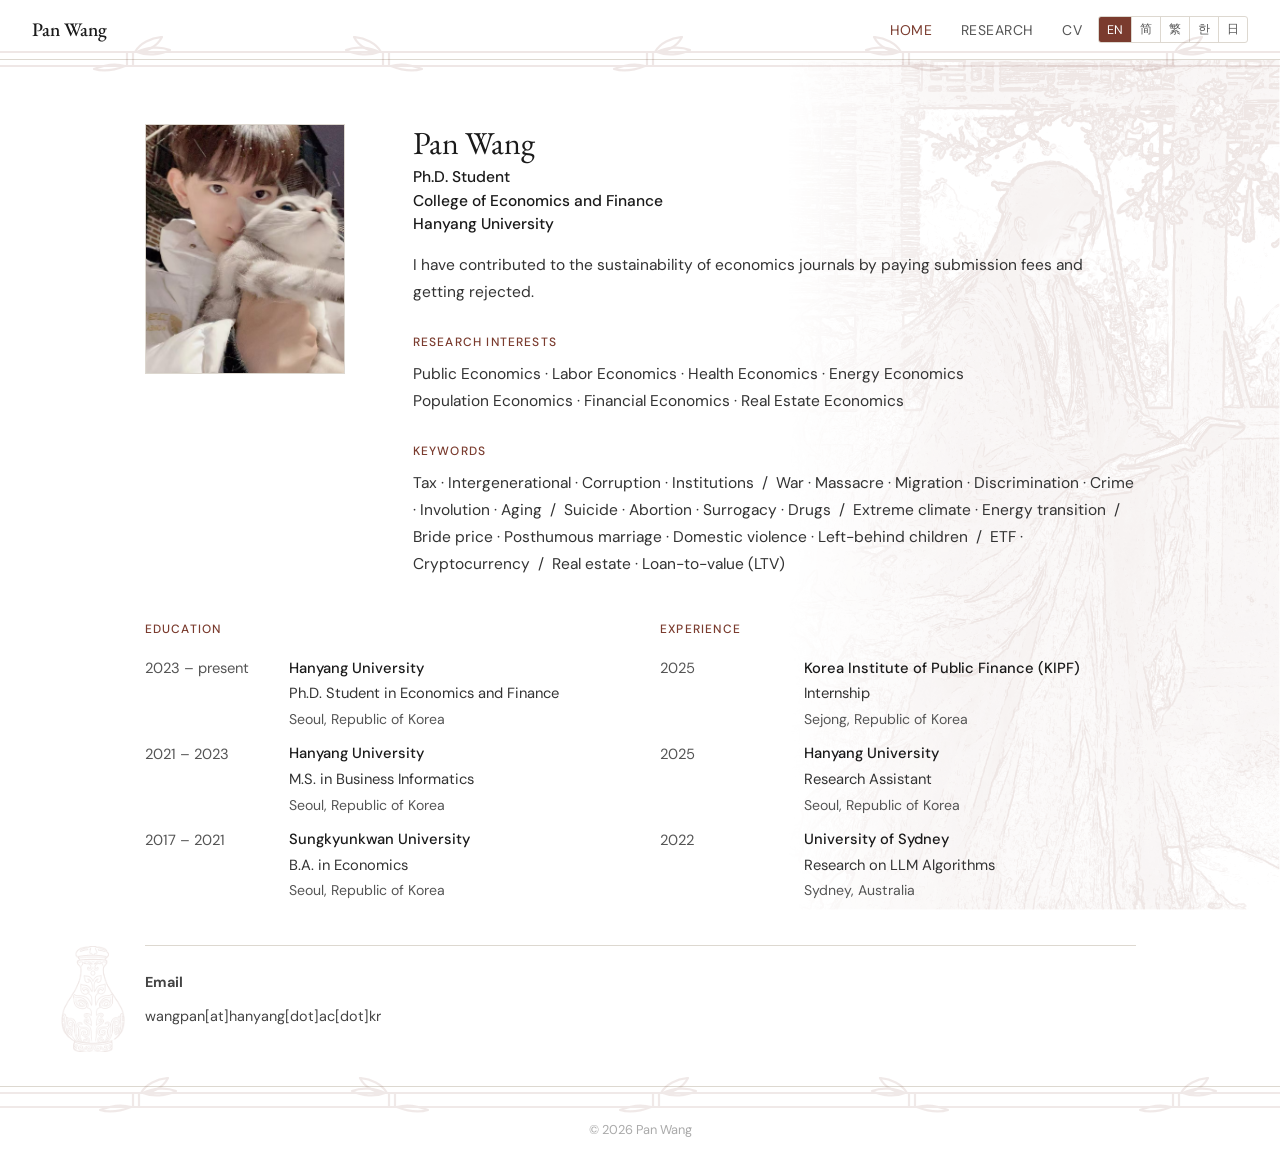
==== commit 790e7088: "Put the climate and energy keywords before the family ones" ====
--- a/index.html
+++ b/index.html
@@ -7,7 +7,7 @@
   <meta name="googlebot" content="noindex, nofollow">
   <title>Pan Wang | Ph.D. Student</title>
   <meta name="description" content="Pan Wang is a Ph.D. student in the College of Economics and Finance at Hanyang University, working on public economics, labor, health, and population economics.">
-  <meta name="author" content="Pan Wang">
+  
 
   <link rel="preconnect" href="https://fonts.googleapis.com">
   <link href="https://fonts.googleapis.com/css2?family=EB+Garamond:ital,wght@0,400;0,500;1,400&family=DM+Sans:wght@300;400;500&display=swap" rel="stylesheet">
@@ -73,11 +73,11 @@
 
         <h3><span class="en">Keywords</span><span class="zh">关键词</span><span class="tw">關鍵詞</span><span class="ko">키워드</span><span class="ja">キーワード</span></h3>
         <p>
-          <span class="en">Tax &middot; Intergenerational &middot; Corruption &middot; Institutions&ensp;/&ensp;War &middot; Massacre &middot; Migration &middot; Discrimination &middot; Crime &middot; Involution &middot; Aging&ensp;/&ensp;Suicide &middot; Abortion &middot; Surrogacy &middot; Drugs&ensp;/&ensp;Bride price &middot; Posthumous marriage &middot; Domestic violence &middot; Left-behind children&ensp;/&ensp;Extreme climate &middot; Energy transition&ensp;/&ensp;ETF &middot; Cryptocurrency&ensp;/&ensp;Real estate &middot; Loan-to-value (LTV)</span>
-          <span class="zh">税 &middot; 代际 &middot; 腐败 &middot; 制度&ensp;/&ensp;战争 &middot; 屠杀 &middot; 移民 &middot; 歧视 &middot; 犯罪 &middot; 内卷 &middot; 老龄化&ensp;/&ensp;自杀 &middot; 堕胎 &middot; 代孕 &middot; 毒品<br>彩礼 &middot; 冥婚 &middot; 家暴 &middot; 留守儿童&ensp;/&ensp;极端气候 &middot; 能源转型&ensp;/&ensp;ETF &middot; 加密货币&ensp;/&ensp;房地产 &middot; 贷款价值比(LTV)</span>
-          <span class="tw">稅 &middot; 代際 &middot; 腐敗 &middot; 制度&ensp;/&ensp;戰爭 &middot; 屠殺 &middot; 移民 &middot; 歧視 &middot; 犯罪 &middot; 內捲 &middot; 高齡化&ensp;/&ensp;自殺 &middot; 墮胎 &middot; 代孕 &middot; 毒品<br>彩禮 &middot; 冥婚 &middot; 家暴 &middot; 留守兒童&ensp;/&ensp;極端氣候 &middot; 能源轉型&ensp;/&ensp;ETF &middot; 加密貨幣&ensp;/&ensp;房地產 &middot; 貸款成數(LTV)</span>
-          <span class="ko">조세 &middot; 세대 간 &middot; 부패 &middot; 제도&ensp;/&ensp;전쟁 &middot; 학살 &middot; 이민 &middot; 차별 &middot; 범죄 &middot; 과잉경쟁 &middot; 고령화&ensp;/&ensp;자살 &middot; 낙태 &middot; 대리출산 &middot; 마약<br>신부대 &middot; 영혼결혼 &middot; 가정폭력 &middot; 잔류아동&ensp;/&ensp;극한기후 &middot; 에너지 전환&ensp;/&ensp;ETF &middot; 암호화폐&ensp;/&ensp;부동산 &middot; 담보인정비율(LTV)</span>
-          <span class="ja">税 &middot; 世代間 &middot; 汚職 &middot; 制度&ensp;/&ensp;戦争 &middot; 虐殺 &middot; 移民 &middot; 差別 &middot; 犯罪 &middot; 過当競争 &middot; 高齢化&ensp;/&ensp;自殺 &middot; 中絶 &middot; 代理出産 &middot; 薬物&ensp;/&ensp;花嫁代償 &middot; 冥婚 &middot; 家庭内暴力 &middot; 残された子ども&ensp;/&ensp;極端気候 &middot; エネルギー転換&ensp;/&ensp;ETF &middot; 暗号資産&ensp;/&ensp;不動産 &middot; 融資比率(LTV)</span>
+          <span class="en">Tax &middot; Intergenerational &middot; Corruption &middot; Institutions&ensp;/&ensp;War &middot; Massacre &middot; Migration &middot; Discrimination &middot; Crime &middot; Involution &middot; Aging&ensp;/&ensp;Suicide &middot; Abortion &middot; Surrogacy &middot; Drugs&ensp;/&ensp;Extreme climate &middot; Energy transition&ensp;/&ensp;Bride price &middot; Posthumous marriage &middot; Domestic violence &middot; Left-behind children&ensp;/&ensp;ETF &middot; Cryptocurrency&ensp;/&ensp;Real estate &middot; Loan-to-value (LTV)</span>
+          <span class="zh">税 &middot; 代际 &middot; 腐败 &middot; 制度&ensp;/&ensp;战争 &middot; 屠杀 &middot; 移民 &middot; 歧视 &middot; 犯罪 &middot; 内卷 &middot; 老龄化&ensp;/&ensp;自杀 &middot; 堕胎 &middot; 代孕 &middot; 毒品<br>极端气候 &middot; 能源转型&ensp;/&ensp;彩礼 &middot; 冥婚 &middot; 家暴 &middot; 留守儿童&ensp;/&ensp;ETF &middot; 加密货币&ensp;/&ensp;房地产 &middot; 贷款价值比(LTV)</span>
+          <span class="tw">稅 &middot; 代際 &middot; 腐敗 &middot; 制度&ensp;/&ensp;戰爭 &middot; 屠殺 &middot; 移民 &middot; 歧視 &middot; 犯罪 &middot; 內捲 &middot; 高齡化&ensp;/&ensp;自殺 &middot; 墮胎 &middot; 代孕 &middot; 毒品<br>極端氣候 &middot; 能源轉型&ensp;/&ensp;彩禮 &middot; 冥婚 &middot; 家暴 &middot; 留守兒童&ensp;/&ensp;ETF &middot; 加密貨幣&ensp;/&ensp;房地產 &middot; 貸款成數(LTV)</span>
+          <span class="ko">조세 &middot; 세대 간 &middot; 부패 &middot; 제도&ensp;/&ensp;전쟁 &middot; 학살 &middot; 이민 &middot; 차별 &middot; 범죄 &middot; 과잉경쟁 &middot; 고령화&ensp;/&ensp;자살 &middot; 낙태 &middot; 대리출산 &middot; 마약<br>극한기후 &middot; 에너지 전환&ensp;/&ensp;신부대 &middot; 영혼결혼 &middot; 가정폭력 &middot; 잔류아동&ensp;/&ensp;ETF &middot; 암호화폐&ensp;/&ensp;부동산 &middot; 담보인정비율(LTV)</span>
+          <span class="ja">税 &middot; 世代間 &middot; 汚職 &middot; 制度&ensp;/&ensp;戦争 &middot; 虐殺 &middot; 移民 &middot; 差別 &middot; 犯罪 &middot; 過当競争 &middot; 高齢化&ensp;/&ensp;自殺 &middot; 中絶 &middot; 代理出産 &middot; 薬物&ensp;/&ensp;極端気候 &middot; エネルギー転換&ensp;/&ensp;花嫁代償 &middot; 冥婚 &middot; 家庭内暴力 &middot; 残された子ども&ensp;/&ensp;ETF &middot; 暗号資産&ensp;/&ensp;不動産 &middot; 融資比率(LTV)</span>
         </p>
       </div>
     </div>
--- a/style.css
+++ b/style.css
@@ -322,6 +322,36 @@
 
 .paper-meta .status { color: var(--accent); }
 
+/* indexing badges under the journal name; square corners like the
+   abstract button, but a muted border palette so they do not read as
+   clickable controls sitting above the real ones. Vertical margins are
+   left to .pub-body, which spaces all four rows equally. */
+.journal-index {
+  display: flex;
+  flex-wrap: wrap;
+  gap: 0.3rem;
+}
+.jx {
+  display: inline-flex;
+  align-items: stretch;
+  border: 1px solid var(--border);
+  font-family: var(--font-sans);
+  font-size: 0.75rem;
+  line-height: 1.65;
+  letter-spacing: 0.02em;
+  white-space: nowrap;
+}
+.jx-k {
+  padding: 0.16rem 0.5rem;
+  color: var(--muted);
+}
+.jx-v {
+  padding: 0.16rem 0.5rem;
+  background: var(--light);
+  border-left: 1px solid var(--border);
+  color: var(--ink);
+}
+
 /* Publication entry with journal cover on the left */
 .paper-item.pub { position: relative; }
 .paper-item.pub .pub-row { display: flex; gap: 1.2rem; align-items: stretch; }
@@ -354,9 +384,13 @@
   min-width: 0;
   display: flex;
   flex-direction: column;
+  justify-content: space-between;
+  gap: 0.3rem;
   min-height: calc(101px / 3 * 4);
 }
-.pub-body .paper-links { margin-top: auto; }
+/* each row's own vertical margin is dropped here so space-between hands
+   the three gaps exactly the same height */
+.pub-body > * { margin-top: 0; margin-bottom: 0; }
 @media (max-width: 680px) {
   .paper-item.pub .pub-row { gap: 0.9rem; }
   .pub-cover { flex-basis: 79px; width: 79px; }
@@ -657,64 +691,6 @@
 /* ===== research sword up 2px ===== */
 .page-content h2::after { bottom: -27px; }
 
-/* ===== away-notice modal ===== */
-.notice-overlay {
-  position: fixed;
-  inset: 0;
-  background: rgba(26, 26, 26, 0.45);
-  display: flex;
-  align-items: center;
-  justify-content: center;
-  padding: 1.5rem;
-  z-index: 500;
-}
-.notice-box {
-  background: var(--white);
-  border: 1px solid var(--border);
-  border-top: 3px solid var(--accent);
-  box-shadow: 0 10px 40px rgba(0, 0, 0, 0.18);
-  max-width: 520px;
-  width: 100%;
-  max-height: 82vh;
-  overflow-y: auto;
-  padding: 1.6rem 1.7rem 1.2rem;
-}
-.notice-text { margin: 0; }
-.notice-line {
-  margin: 0 0 0.55rem;
-  padding-left: 0.7rem;
-  border-left: 2px solid var(--border);
-  font-size: 0.9rem;
-  line-height: 1.65;
-  color: var(--ink);
-}
-.notice-line:last-child { margin-bottom: 0; }
-.notice-mail { margin: 0.8rem 0 0; font-size: 0.9rem; }
-.notice-mail a { color: var(--accent); }
-.notice-actions {
-  display: flex;
-  gap: 0.6rem;
-  justify-content: flex-end;
-  margin-top: 1.4rem;
-}
-.notice-actions button {
-  font-family: var(--font-sans);
-  font-size: 0.82rem;
-  padding: 0.45rem 0.95rem;
-  border: 1px solid var(--border);
-  background: var(--white);
-  color: var(--muted);
-  cursor: pointer;
-  transition: color .18s ease, border-color .18s ease, background .18s ease;
-}
-.notice-actions button:hover { color: var(--accent); border-color: var(--accent); background: var(--light); }
-.notice-actions .notice-close { background: var(--accent); border-color: var(--accent); color: var(--white); }
-.notice-actions .notice-close:hover { background: #633025; border-color: #633025; color: var(--white); }
-@media (max-width: 680px) {
-  .notice-box { padding: 1.3rem 1.2rem 1.1rem; }
-  .notice-actions button { flex: 1; }
-}
-
 /* ===== veiled research interest: invisible until hovered, then a left-to-right gradient ===== */
 .veiled {
   position: relative;
